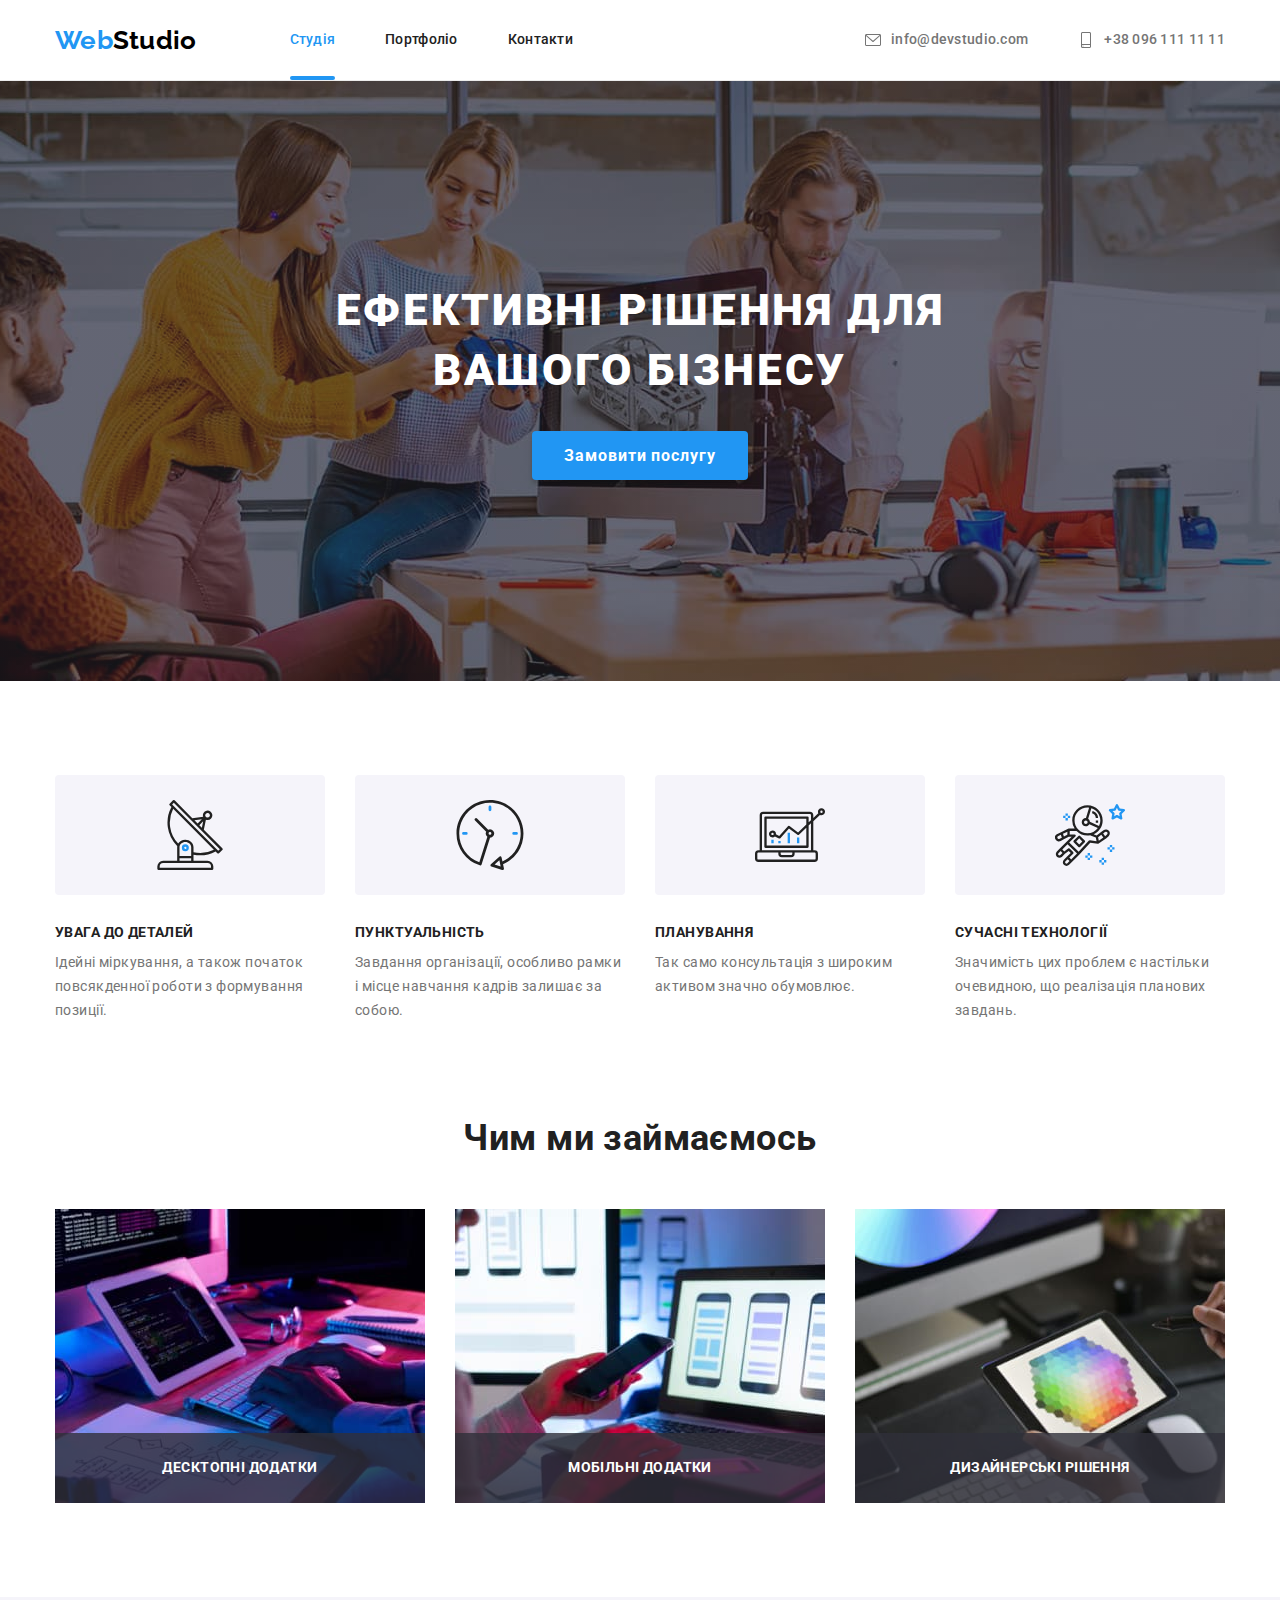
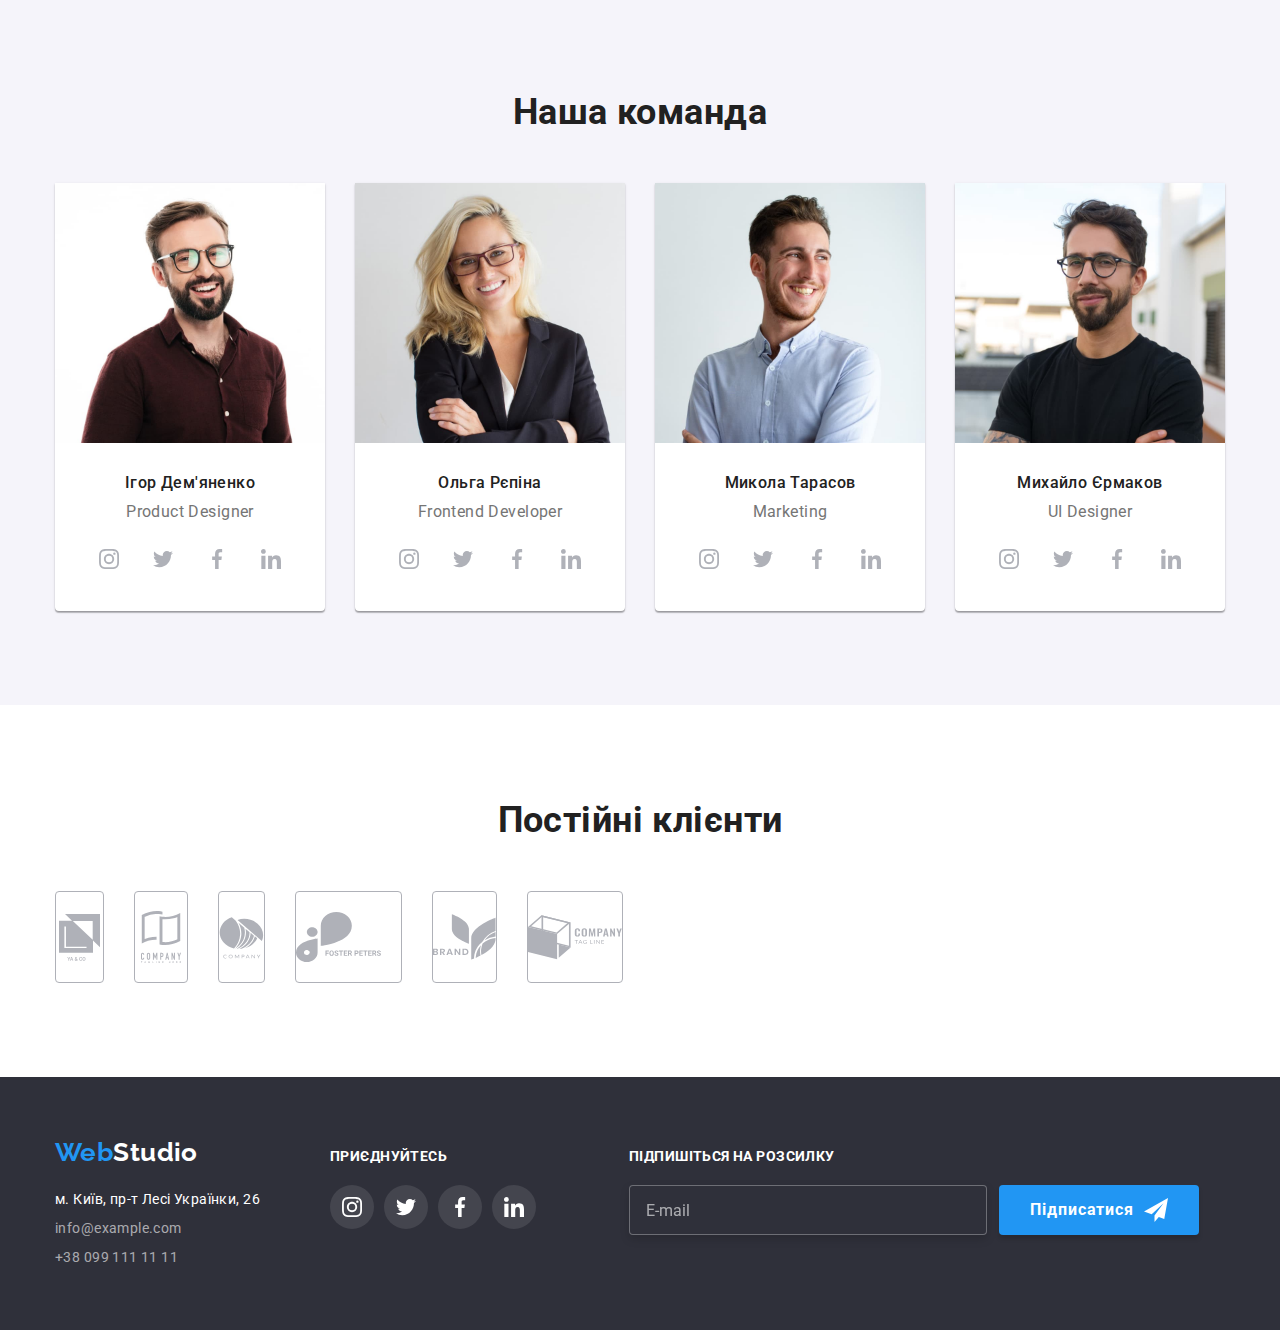
==== index.html @ 45a68ddc "Copy" ====
<!DOCTYPE html>
<html lang="en">
<head>
    <meta charset="UTF-8">
    <meta http-equiv="X-UA-Compatible" content="IE=edge">
    <meta name="viewport" content="width=device-width, initial-scale=1.0">
    <title lang="en">Web Studio</title>
    
    <link rel="preconnect" href="https://fonts.googleapis.com">
    <link rel="preconnect" href="https://fonts.gstatic.com" crossorigin>
    <link href="https://fonts.googleapis.com/css2?family=Raleway:wght@700&family=Roboto:wght@400;500;700;900&display=swap"
      rel="stylesheet">
    <link rel="stylesheet" href="https://cdnjs.cloudflare.com/ajax/libs/modern-normalize/1.1.0/modern-normalize.min.css">
    <link rel="stylesheet" href="./css/styles.css">
</head>
<!--Хедер-->  
<header class="header">
  <div class="container flex-head">
    <a href="./" lang="en" class="logo-header"><span class="logo-item">Web</span>Studio</a>
    <nav class="site-nav">
      <ul class="nav list">
        <li class="item"><a href="./" class="site-navigation-link accent">Студія</a></li>
        <li class="item"><a href="./portfolio.html" class="site-navigation-link">Портфоліо</a></li>
        <li class="item"><a href="" class="site-navigation-link">Контакти</a></li>
      </ul>
    </nav>
    <ul class="contact-nav list">
      <li class="item">
        <a href="mailto:info@devstudio.com" class="contacts">
          <svg class="contact-icon" width="16" height="16">
            <use href="./images/sprite.svg#icon-envelope"></use>
          </svg>
        <span>info@devstudio.com</span>
      </a>
    </li>
      <li class="item">
        <a href="tel:+380961111111" class="contacts">
          <svg class="contact-icon" width="16" height="16">
            <use href="./images/sprite.svg#icon-smartphone"></use>
          </svg>
          <span>+38 096 111 11 11</span>
        </a>
      </li>
    </ul>
  </div>
</header>
<!--Контент-->
<main>
  <!--Герой-->
<section class="hero">
  <div class="container">
    <h1 class="title">Ефективні рішення для вашого бізнесу</h1>
    <button type="button" class="hero-button" data-modal-open>Замовити послугу</button>
  </div>
</section>
<!--Особливості-->
<section class="specifics">
 <div class="container">
    <h2 class="hidden-title">Особливості</h2>
    <ul class="specifics-list list">
      <li class="item">
        <div class="specifics-logo">
          <svg width="70" height="70">
            <use href="./images/sprite.svg#icon-antenna"></use>
          </svg>
        </div>
        <h3 class="title-specifics">Увага до деталей</h3>
        <p>Ідейні міркування, а також початок повсякденної роботи з формування позиції.</p>
      </li>
      <li class="item">
        <div class="specifics-logo">
          <svg width="70" height="70">
            <use href="./images/sprite.svg#icon-clock"></use>
          </svg>
        </div>
        <h3 class="title-specifics">Пунктуальність</h3>
        <p>Завдання організації, особливо рамки і місце навчання кадрів залишає за собою.</p>
      </li>
      <li class="item">
        <div class="specifics-logo">
          <svg width="70" height="70">
            <use href="./images/sprite.svg#icon-diagram"></use>
          </svg>
        </div>
        <h3 class="title-specifics">Планування</h3>
        <p>Так само консультація з широким активом значно обумовлює.</p>
      </li>
      <li class="item">
        <div class="specifics-logo">
          <svg width="70" height="70">
            <use href="./images/sprite.svg#icon-astronaut"></use>
          </svg>
        </div>
        <h3 class="title-specifics">Сучасні технології</h3>
        <p>Значимість цих проблем є настільки очевидною, що реалізація планових завдань.</p>
      </li>
    </ul>
 </div>
</section>
<!--Чим ми займаємось-->
<section class="activity">
  <div class="container">
    <h2 class="title-activity">Чим ми займаємось</h2>
    <ul class="activity-list list">
      <li class="item"><img src="./images/box_1.jpg" width="370" alt="Десктопні додатки"><div class="label">Десктопні додатки</div></li>
      <li class="item"><img src="./images/box_2.jpg" width="370" alt="Мобільні додатки"><div class="label">Мобільні додатки</div></li>
      <li class="item"><img src="./images/box_3.jpg" width="370" alt="Дизайнерські рішення"><div class="label">Дизайнерські рішення</div></li>
    </ul>
  </div>
</section>
<!--Наша команда-->
<section class="team team-bg">
 <div class="container">
    <h2 class="team-title">Наша команда</h2>
    <ul class="team-list list">
      <li class="team-member">
        <img src="./images/img_1.jpg" width="270" alt="Игорь Демьяненко">
        <div class="member-discr">
          <h3 class="team-member-title">Ігор Дем'яненко</h3>
          <p>Product Designer</p>
        </div>
        <ul class="member-social-links list">
          <li class="item">
            <a href="">
              <svg width="20" height="20">
                <use href="./images/sprite.svg#icon-instagram"></use>
              </svg>
            </a>
          </li>
          <li class="item">
            <a href="">
              <svg width="20" height="20">
                <use href="./images/sprite.svg#icon-twitter"></use>
              </svg>
            </a>
          </li>
          <li class="item">
            <a href="">
              <svg width="20" height="20">
                <use href="./images/sprite.svg#icon-facebook"></use>
              </svg>
            </a>
          </li>
          <li class="item">
            <a href="">
              <svg width="20" height="20">
                <use href="./images/sprite.svg#icon-linkedin"></use>
              </svg>
            </a>
          </li>
        </ul>
      </li>
      <li class="team-member">
        <img src="./images/img_2.jpg" width="270" alt="Ольга Репина">
        <div class="member-discr">
          <h3 class="team-member-title">Ольга Рєпіна</h3>
          <p>Frontend Developer</p>
        </div>  
        <ul class="member-social-links list">
          <li class="item">
            <a href="">
              <svg width="20" height="20">
                <use href="./images/sprite.svg#icon-instagram"></use>
              </svg>
            </a>
          </li>
          <li class="item">
            <a href="">
              <svg width="20" height="20">
                <use href="./images/sprite.svg#icon-twitter"></use>
              </svg>
            </a>
          </li>
          <li class="item">
            <a href="">
              <svg width="20" height="20">
                <use href="./images/sprite.svg#icon-facebook"></use>
              </svg>
            </a>
          </li>
          <li class="item">
            <a href="">
              <svg width="20" height="20">
                <use href="./images/sprite.svg#icon-linkedin"></use>
              </svg>
            </a>
          </li>
        </ul>
      </li>
      <li class="team-member">
        <img src="./images/img_3.jpg" width="270" alt="Николай Тарасов">
        <div class="member-discr">
          <h3 class="team-member-title">Микола Тарасов</h3>
          <p>Marketing</p>
        </div>   
        <ul class="member-social-links list">
          <li class="item">
            <a href="">
              <svg width="20" height="20">
                <use href="./images/sprite.svg#icon-instagram"></use>
              </svg>
            </a>
          </li>
          <li class="item">
            <a href="">
              <svg width="20" height="20">
                <use href="./images/sprite.svg#icon-twitter"></use>
              </svg>
            </a>
          </li>
          <li class="item">
            <a href="">
              <svg width="20" height="20">
                <use href="./images/sprite.svg#icon-facebook"></use>
              </svg>
            </a>
          </li>
          <li class="item">
            <a href="">
              <svg width="20" height="20">
                <use href="./images/sprite.svg#icon-linkedin"></use>
              </svg>
            </a>
          </li>
        </ul>
      </li>
      <li class="team-member">
        <img src="./images/img_4.jpg" width="270" alt="Михаил Ермаков">
        <div class="member-discr">
          <h3 class="team-member-title">Михайло Єрмаков</h3>
          <p>UI Designer</p>
        </div>   
        <ul class="member-social-links list">
          <li class="item">
            <a href="">
              <svg width="20" height="20">
                <use href="./images/sprite.svg#icon-instagram"></use>
              </svg>
            </a>
          </li>
          <li class="item">
            <a href="">
              <svg width="20" height="20">
                <use href="./images/sprite.svg#icon-twitter"></use>
              </svg>
            </a>
          </li>
          <li class="item">
            <a href="">
              <svg width="20" height="20">
                <use href="./images/sprite.svg#icon-facebook"></use>
              </svg>
            </a>
          </li>
          <li class="item">
            <a href="">
              <svg width="20" height="20">
                <use href="./images/sprite.svg#icon-linkedin"></use>
              </svg>
            </a>
          </li>
        </ul>
      </li>
    </ul>
 </div>
</section>
<!-- Постійні клієнти -->
<section class="regular-customers">
  <div class="container">
    <h2 class="regular-customers-title">Постійні клієнти</h2>
    <ul class="regular-customers-list list">
      <li class="item">
        <a href="" class="box">
          <svg width="47" height="53">
            <use href="./images/sprite.svg#icon-client_1"></use>
          </svg>
        </a>
      </li>
      <li class="item">
        <a href="" class="box">
          <svg width="52" height="60">
            <use href="./images/sprite.svg#icon-client_2"></use>
          </svg>
        </a>
      </li>
      <li class="item">
        <a href="" class="box">
          <svg width="45" height="49">
            <use href="./images/sprite.svg#icon-client_3"></use>
          </svg>
        </a>
      </li>
      <li class="item">
        <a href="" class="box">
          <svg width="105">
            <use href="./images/sprite.svg#icon-client_4"></use>
          </svg>
        </a>
      </li>
      <li class="item">
        <a href="" class="box">
          <svg width="63">
            <use href="./images/sprite.svg#icon-client_5"></use>
          </svg>
        </a>
      </li>
      <li class="item">
        <a href="" class="box">
          <svg width="94">
            <use href="./images/sprite.svg#icon-client_6"></use>
          </svg>
        </a>
      </li>
    </ul>
  </div>
</section>
</main>
<!--Футер-->
<footer class="footer">
  <div class="container">
    
    <div>
      <a href="./" lang="en" class="logo-footer"><span class="logo-item">Web</span>Studio</a>
      <address class="address">
        м. Київ, пр-т Лесі Українки, 26
        <a href="mailto:info@example.com" class="address-link">info@example.com</a>
        <a href="tel:+380991111111" class="address-link">+38 099 111 11 11</a>
      </address>
    </div>
    <div class="social">
      <h3 class="social-links-title">приєднуйтесь</h3>
      <ul class="social-links list">
        <li class="item">
          <a href="">
           <svg width="20" height="20">
             <use href="./images/sprite.svg#icon-instagram"></use>
           </svg> 
          </a>
        </li>
        <li class="item">
          <a href="">
            <svg width="20" height="20">
              <use href="./images/sprite.svg#icon-twitter"></use>
            </svg>
          </a>
        </li>
        <li class="item">
          <a href="">
            <svg width="20" height="20">
              <use href="./images/sprite.svg#icon-facebook"></use>
            </svg>
          </a>
        </li>
        <li class="item">
          <a href="">
            <svg width="20" height="20">
              <use href="./images/sprite.svg#icon-linkedin"></use>
            </svg>
          </a>
        </li>
      </ul>
    </div>
    <form class="subscription-form">
      <h3 class="subscription-title">підпишіться на розсилку</h3>
      <div class="sub-input">
        <input type="email" name="subscription-mail" id="sub-mail" placeholder="E-mail">
        <button type="submit">
          Підписатися
          <svg class="icon-send" width="24" height="24">
            <use href="./images/icons.svg#icon-send"></use>
          </svg>
        </button>
      </div>
    </form>

  </div>
</footer>

<div class="backdrop is-hidden" data-modal>
  <div class="modal">
    <div class="close-button">
      <button type="button" class="close-modal" data-modal-close>
        <svg width="30" height="30">
          <use href="./images/sprite.svg#icon-close"></use>
        </svg>
      </button>
    </div>

    <form class="modal-form">
      <b>Залиште ваші дані, ми вам зателефонуємо</b>
      <div class="user-name">
        <label for="name">Ім'я</label>
        <input class="form-input" type="text" name="user-name" id="name">
        <svg width="18" height="18" class="form-icon">
          <use href="./images/icons.svg#icon-person"></use>
        </svg>
      </div>
      <div class="phone-number">
        <label for="tel">Телефон</label>
        <input class="form-input" type="tel" name="phone-number" id="tel">
        <svg width="18" height="18" class="form-icon">
          <use href="./images/icons.svg#icon-phone"></use>
        </svg>
      </div>
      <div class="user-email">
        <label for="mail">Пошта</label>
        <input class="form-input" type="email" name="user-email" id="mail">
        <svg width="18" height="18" class="form-icon">
          <use href="./images/icons.svg#icon-email"></use>
        </svg>
      </div>
      <div class="comment">
        <label for="comment">Коментарій</label>
        <textarea class="comment-area" name="comment" id="comment" rows="10" placeholder="Введіть текст"></textarea>
      </div>
      <label class="license">
        <input type="checkbox" name="license" class="checkbox-hidden">
          <span class="checkbox">
           
          </span>
          Погоджуюсь на розсилку та приймаю <a href=""> Умови договору</a>
        </label>
      
      <button type="submit">Відправити</button>
    </form>

  </div>
</div>

  <script src="./js/modal.js"></script>
</body>
</html>
---- css/styles.css ----
:root {
  --primary-text-color: #757575;
  --title-text-colot: #212121;
  --accent-color: #2196f3;
  --address-link-color: rgba(255, 255, 255, 0.6);
  --primary-bg-color: #2f303a;
  --secondary-bg-color: #f5f4fa;
  --body-color: #ffffff;
}

html {
  box-sizing: border-box;
}

*,
*::before,
*::after {
  box-sizing: inherit;
}

body {
  background-color: var(--body-color);
  color: var(--primary-text-color);
  font-family: 'roboto', sans-serif;
  font-style: normal;
  font-weight: normal;
  font-size: 14px;
  line-height: 1.71;
  letter-spacing: 0.03em;
}

h1,
h2,
h3,
h4,
h5,
h6,
p {
  margin: 0;
}

.list {
  margin: 0;
  list-style: none;
  padding: 0;
}

.container {
  width: 1200px;
  padding: 0 15px;
  margin: 0 auto;
}

/* Хедер */

.header {
  border-bottom: 1px solid #ececec;

  font-weight: 500;
  font-size: 14px;
  line-height: 1.14;
  letter-spacing: 0.02em;
}

.flex-head {
  display: flex;
  align-items: center;
}

.logo-header {
  color: #000000;
  text-decoration: none;
  font-family: 'Raleway', sans-serif;
  font-weight: 700;
  font-size: 26px;
  line-height: 1.19;
}

.logo-item {
  color: var(--accent-color);
}
/* Навігація */

.site-nav {
  margin-left: 93px;
}

.site-nav .list {
  display: flex;
}

.nav .item:not(:last-child) {
  margin-right: 50px;
}
.nav .item {
  position: relative;
}

.site-navigation-link {
  display: block;
  padding-top: 32px;
  padding-bottom: 32px;

  text-decoration: none;
  color: var(--title-text-colot);

  transition: color 250ms cubic-bezier(0.4, 0, 0.2, 1);
}

.nav .site-navigation-link::after {
  content: '';
  position: absolute;
  bottom: 0;
  left: 0;

  transform: scaleX(0);

  width: 100%;
  height: 4px;
  border-radius: 2px;
  background-color: var(--accent-color);

  transition: transform 250ms cubic-bezier(0.4, 0, 0.2, 1);
}

.nav .site-navigation-link:hover::after {
  transform: scaleX(100%);
}

.accent,
.site-navigation-link:hover,
.site-navigation-link:focus {
  color: var(--accent-color);
}

.site-navigation-link.accent::after {
  content: '';
  position: absolute;
  bottom: 0;
  left: 0;

  transform: scaleX(100%);

  width: 100%;
  height: 4px;
  border-radius: 2px;
  background-color: var(--accent-color);
}

/* Контакти */
.contact-nav {
  display: flex;
  margin-left: auto;
}

.contact-nav .item:not(:last-child) {
  margin-right: 50px;
}

.contacts {
  display: flex;
  align-items: center;
  padding-top: 32px;
  padding-bottom: 32px;

  text-decoration: none;
  color: var(--primary-text-color);
  fill: var(--primary-text-color);

  transition: color 250ms cubic-bezier(0.4, 0, 0.2, 1),
  fill 250ms cubic-bezier(0.4, 0, 0.2, 1);
}

.contacts:hover,
.contacts:focus,
.address-link:hover,
.address-link:focus {
  color: var(--accent-color);
  fill: var(--accent-color);
}

.contact-icon {
  margin-right: 10px;
}

/* Main */
.hero {
  background-color: var(--primary-bg-color);
  background-image: linear-gradient(to right, rgba(47, 48, 58, 0.4), rgba(47, 48, 58, 0.4)),
    url(../images/bg_hero_img.jpg);
  background-repeat: no-repeat;
  background-position: center;
  margin-right: auto;
  margin-left: auto;
  max-width: 1600px;
  height: 600px;
  padding: 200px 0;
  text-align: center;
}

.hero .title {
  max-width: 696px;
  margin: 0 auto 30px;

  color: var(--body-color);
  font-weight: 900;
  font-size: 44px;
  line-height: 1.36;
  letter-spacing: 0.06em;
  text-transform: uppercase;
}

.hero-button {
  background-color: var(--accent-color);
  margin: 0 auto;
  box-shadow: 0px 4px 4px rgba(0, 0, 0, 0.15);
  border-radius: 4px;
  padding: 10px 32px;
  border-width: 0px;

  color: var(--body-color);
  cursor: pointer;
  font-weight: 700;
  font-size: 16px;
  line-height: 1.86;
  letter-spacing: 0.06em;

  transition: background-color 250ms cubic-bezier(0.4, 0, 0.2, 1);
}

.hero-button:hover,
.hero-button:focus {
  background-color: #188ce8;
}

.specifics-list,
.activity-list,
.team-list,
.regular-customers-list {
  display: flex;
}

.hidden-title {
  position: absolute;
  width: 1px;
  height: 1px;
  overflow: hidden;
  clip: rect(0 0 0 0);
}

.specifics-list .item {
  width: calc((100% - 90px) / 4);
}

.specifics-list .item:not(:last-child) {
  margin-right: 30px;
}

.specifics-logo {
  display: flex;
  justify-content: center;
  align-items: center;
  height: 120px;
  background-color: var(--secondary-bg-color);
  border-radius: 4px;
  margin-bottom: 30px;
  background-repeat: no-repeat;
  background-position: center;
}

.title-specifics,
.social-links-title,
.subscription-title {
  margin-bottom: 10px;

  font-weight: 700;
  font-size: 14px;
  line-height: 1.14;
  color: var(--title-text-colot);
  text-transform: uppercase;
}

.title-activity,
.team-title,
.regular-customers-title {
  margin-bottom: 50px;

  font-weight: 700;
  font-size: 36px;
  line-height: 1.17;
  text-align: center;
  color: var(--title-text-colot);
}

.specifics {
  padding-top: 94px;
}

.team,
.activity,
.regular-customers {
  padding: 94px 0;
}

.activity-list .item {
  position: relative;
  width: calc((100% - 60px) / 3);
}

.activity-list .item:not(:last-child) {
  margin-right: 30px;
}

.item .label {
  display: flex;
  align-items: center;
  justify-content: center;

  position: absolute;
  left: 0;
  bottom: 0;
  width: 100%;
  height: 70px;

  background-color: rgba(47, 48, 58, 0.8);;

  text-transform: uppercase;
  color: #ffffff;
  font-weight: 700;
  line-height: 1.14;
  text-align: center;

}

/* Наша команда */
.team-bg {
  background-color: var(--secondary-bg-color);
}

.team-member {
  width: calc((100% - 90px) / 4);
  background-color: var(--body-color);
  box-shadow: 0px 1px 3px rgba(0, 0, 0, 0.12), 0px 1px 1px rgba(0, 0, 0, 0.14),
    0px 2px 1px rgba(0, 0, 0, 0.2);
  border-radius: 0px 0px 4px 4px;

  font-weight: 400;
  font-size: 16px;
  line-height: 1.19;
  text-align: center;
}

.team-member:not(:last-child) {
  margin-right: 30px;
}

.member-discr {
  padding-top: 30px;
  padding-bottom: 16px;
}

.team-member-title {
  margin-bottom: 10px;

  color: var(--title-text-colot);
  font-weight: 500;
  font-size: 16px;
}

.member-social-links {
 justify-content: center;
 padding-bottom: 30px;

}

.member-social-links a {
  display: flex;
  justify-content: center;
  align-items: center;
  width: 44px;
  height: 44px;
  border-radius: 50%;
  fill: #AFB1B8;

  transition: fill 250ms cubic-bezier(0.4, 0, 0.2, 1),
  background-color 250ms cubic-bezier(0.4, 0, 0.2, 1);
}

.member-social-links a:hover,
.member-social-links a:focus {
  background-color: #2196f3;
  fill: #ffffff;
}

/* Постійні клієнти */
.regular-customers-list .item {
  width: calc((100%-150px) / 6);
}

.item .box {
  display: flex;
  justify-content: center;
  align-items: center;
  height: 92px;
  border: 1px solid #afb1b8;
  border-radius: 4px;
  fill: #afb1b8;

  transition: fill 250ms cubic-bezier(0.4, 0, 0.2, 1),
  border 250ms cubic-bezier(0.4, 0, 0.2, 1);
}

.item .box:hover,
.item .box:focus {
  border: 1px solid #2196f3;
  fill: #2196f3;
}

.regular-customers-list .item:not(:last-child) {
  margin-right: 30px;
}

/* Футер */
.footer {
  padding: 60px 0;
  background-color: var(--primary-bg-color);

  color: var(--body-color);
}

.footer .container {
  display: flex;
}

.logo-footer {
  display: inline-block;
  margin-bottom: 20px;

  color: #ffffff;
  text-decoration: none;
  font-family: 'Raleway', sans-serif;
  font-weight: 700;
  font-size: 26px;
  line-height: 1.19;
}

.address {
  font-style: normal;
}

.address-link {
  display: block;
  margin-top: 5px;

  text-decoration: none;
  color: var(--address-link-color);

  transition: color 250ms cubic-bezier(0.4, 0, 0.2, 1);
}

.social {
  margin-left: 70px;
}

.social-links-title,
.subscription-title {
  margin-top: 12px;
  margin-bottom: 20px;

  color: #ffffff;
}

.member-social-links,
.social-links {
  display: flex;
}

.member-social-links .item:not(:last-child),
.social-links .item:not(:last-child) {
  margin-right: 10px;
}

.social a {
  display: flex;
  justify-content: center;
  align-items: center;
  width: 44px;
  height: 44px;
  border-radius: 50%;
  background-color: rgba(255, 255, 255, 0.1);
  fill: #ffffff;

  transition: background-color 250ms cubic-bezier(0.4, 0, 0.2, 1);
}

.social a:hover,
.social a:focus {
  background-color: var(--accent-color)
}

.subscription-form {
  margin-left: 93px;
}

.sub-input {
  display: flex;
}

.sub-input input {
  width: 358px;
  height: 50px;
  padding: 15px 16px;
  border: 1px solid rgba(255, 255, 255, 0.3);
  filter: drop-shadow(0px 4px 4px rgba(0, 0, 0, 0.15));
  border-radius: 4px;
  background-color: var(--primary-bg-color);
  outline: none;

  font-size: 16px;
  line-height: 1.25;
  color: rgba(255, 255, 255, 0.6);

  transition: border-color 250ms cubic-bezier(0.4, 0, 0.2, 1);
}

.sub-input input:focus {
  border-color: var(--accent-color);
}

.sub-input input::placeholder {
 
  font-size: 16px;
  line-height: 1.25;
  color: rgba(255, 255, 255, 0.6);
}

.sub-input button {
  width: 200px;
  padding: 10px 0px;
  margin-left: 12px;
}

.icon-send {
  margin-left: 10px;
}


/* Модальне вікно */

.backdrop {
  position: fixed;
  left: 0;
  top: 0;
  width: 100%;
  height: 100%;
  opacity: 1;

  background-color: rgba(0, 0, 0, 0.5);

  transition: opacity 250ms cubic-bezier(0.4, 0, 0.2, 1);
}

.modal {
  position: absolute;
  left: 50%;
  top: 50%;
  transform: translate(-50%, -50%) scale(1);

  width: 528px;
  /* height: 581px; */
  background-color: #FFFFFF;
  box-shadow: 0px 1px 3px rgba(0, 0, 0, 0.12),
    0px 1px 1px rgba(0, 0, 0, 0.14),
    0px 2px 1px rgba(0, 0, 0, 0.2);
  border-radius: 4px;

  transition: transform 250ms cubic-bezier(0.4, 0, 0.2, 1);
}

.is-hidden {
  opacity: 0;
  pointer-events: none;
  
}

.backdrop.is-hidden .modal {
  transform: translate(-50%, -50%) scale(0.5);
}

.close-button {
  position: absolute;
  top: 8px;
  right: 8px;
  overflow: hidden;

  width: 30px;
  height: 30px;
  border-radius: 50%;
}

.close-modal {
  border: 0;
  padding: 0;
  background-color: #fff;
  cursor: pointer;

  fill: #000000;

  transition: fill 250ms cubic-bezier(0.4, 0, 0.2, 1);
}

.close-modal:hover,
.close-modal:focus {
  fill: var(--accent-color);
}

.modal-form {
  display: flex;
  flex-direction: column;
  padding: 40px;
}

.modal-form b {
  margin-bottom: 12px;
  
  font-size: 20px;
  line-height: 1.15;
  text-align: center;
  
  color: var(--title-text-colot);
}

.modal-form .comment-area {
  resize: none;
  padding: 12px 16px;
  border: 1px solid rgba(33, 33, 33, 0.2);
  border-radius: 4px;
  background-color: #fff;
  color: var(--primary-text-color);
  font-size: 16px;
  outline: none;

  transition: border-color 250ms cubic-bezier(0.4, 0, 0.2, 1);
}

.comment-area:focus {
  border-color: var(--accent-color);
}

.user-name label,
.user-email label,
.phone-number label,
.comment label {
  margin-bottom: 4px;
}

.form-input {
  height: 40px;
  padding-left: 42px;
  border: 1px solid rgba(33, 33, 33, 0.2);
  border-radius: 4px;
  outline: none;
  font-size: 16px;
  color: var(--primary-text-color);

  transition: border-color 250ms cubic-bezier(0.4, 0, 0.2, 1);
}


.form-input:focus {
  border-color: var(--accent-color);
}

.form-input:focus + .form-icon {
  fill: var(--accent-color);
}

/* .user-name:focus-within,
.phone-number:focus-within,
.user-email:focus-within {
  fill: var(--accent-color);
} */

.user-name,
.phone-number,
.user-email,
.comment {
  position: relative;
  display: flex;
  flex-direction: column;
  margin-bottom: 10px;

  font-size: 12px;
  line-height: 1.18;
  letter-spacing: 0.01em;
}

.form-icon {
  position: absolute;
  left: 12px;
  bottom: 11px;

  fill: #000000;
  
  transition: fill 250ms cubic-bezier(0.4, 0, 0.2, 1);
}

.comment {
  margin-bottom: 20px;
}

.comment textarea::placeholder {
  letter-spacing: 0.01em;
  
  color: rgba(117, 117, 117, 0.5);
}

.license {
  position: relative;
  display: flex;
  align-items: center;
  justify-content: center;
  margin-bottom: 30px;
}

.checkbox-hidden {
  position: absolute;
  width: 1px;
  height: 1px;
  overflow: hidden;
  clip: rect(0 0 0 0);
}

.checkbox {
  /* position: absolute;
  top: 50%;
  left: 0; */

  width: 16px;
  height: 15px;
  margin-right: 8px;

  border: 2px solid #212121;
  border-radius: 3px;
}


.checkbox-hidden:checked + .checkbox {
 background-image: url(../images/icon-check.svg);
 background-size: contain;
/* background-repeat: no-repeat;
background-position: 0 0; */
 background-origin: border-box;
 background-color: var(--accent-color);
 border-color: transparent;
}

.license a { 
  margin-left: 4px;
  color: var(--accent-color);
}

.sub-input button,
.modal-form button[type="submit"] {
  display: flex;
  align-items: center;
  justify-content: center;
  width: 200px;
  height: 50px;
  
  background-color: var(--accent-color);
  box-shadow: 0px 4px 4px rgba(0, 0, 0, 0.15);
  border-radius: 4px;
  border: none;

  font-weight: 700;
  font-size: 16px;
  line-height: 1.88;
  letter-spacing: 0.06em;
  color: #ffffff;

  transition: background-color 250ms cubic-bezier(0.4, 0, 0.2, 1);
}

.modal-form button[type="submit"] {
  margin-right: auto;
  margin-left: auto;

}

.sub-input button:hover,
.sub-input button:focus,
.modal-form button[type="submit"]:hover,
.modal-form button[type="submit"]:focus {
  background: #188CE8;
}

/* Портфоліо */

.portfolio-content {
  padding: 94px 0;
}

.filters {
  display: flex;
  justify-content: center;
  margin-bottom: 50px;
}

.filters .item:not(:first-child) {
  margin-left: 8px;
}

.filter-button {
  background-color: var(--secondary-bg-color);
  border-radius: 4px;
  border-color: transparent;
  padding: 6px 22px;

  font-family: roboto;
  color: var(--title-text-colot);
  font-weight: 500;
  font-size: 16px;
  line-height: 1.62;
  text-align: center;
  cursor: pointer;

  transition: color 250ms cubic-bezier(0.4, 0, 0.2, 1),
  background-color 250ms cubic-bezier(0.4, 0, 0.2, 1),
  box-shadow 250ms cubic-bezier(0.4, 0, 0.2, 1);
}

.filter-button:hover,
.filter-button:focus {
  background-color: var(--accent-color);
  color: #ffffff;
  box-shadow: 0px 3px 1px rgba(0, 0, 0, 0.1), 0px 1px 2px rgba(0, 0, 0, 0.08),
    0px 2px 2px rgba(0, 0, 0, 0.12);
}

.filter-button.current {
  background-color: var(--accent-color);
  color: #ffffff;
  box-shadow: 0px 3px 1px rgba(0, 0, 0, 0.1),
  0px 1px 2px rgba(0, 0, 0, 0.08),
  0px 2px 2px rgba(0, 0, 0, 0.12);
}

.projects {
  display: flex;
  flex-wrap: wrap;

  font-weight: 400;
  font-size: 16px;
  line-height: 1.87;
}

.projects-box {
  width: calc((100% - 60px) / 3);
  margin-bottom: 30px;

  transition: box-shadow 250ms cubic-bezier(0.4, 0, 0.2, 1);
}

.projects-box:not(:nth-child(3n)) {
  margin-right: 30px;
}

.projects-box:nth-last-child(-n + 3) {
  margin-bottom: 0;
}

img {
  display: block;
}

.project-pict {
  position: relative;
  overflow: hidden;
}

.project-discr {
  position: absolute;
  left: 0;
  top: 100%;

  width: 100%;
  height: 100%;
  padding: 63px 24px;
  background-color: rgba(33, 150, 243, 0.9);

  color: #ffffff;
  font-size: 18px;
  line-height: 1.56;

  transition-property: transform;
  transition-timing-function: cubic-bezier(0.4, 0, 0.2, 1);
  transition-duration: 250ms;
}

.projects-box:focus .project-discr,
.projects-box:hover .project-discr {
  transform: translateY(-100%);
}

.projects-description {
  padding: 20px 24px;
  border-bottom: 1px solid #eeeeee;
  border-left: 1px solid #eeeeee;
  border-right: 1px solid #eeeeee;
}

.project-title {
  margin-bottom: 4px;

  color: var(--title-text-colot);
  font-weight: 700;
  font-size: 18px;
  line-height: 2;
  letter-spacing: 0.06em;
}

.projects-link {
  text-decoration: none;
  color: var(--primary-text-color);
}

.projects-box:hover,
.projects-box:focus {
  box-shadow: 0px 1px 1px rgba(0, 0, 0, 0.12), 0px 4px 4px rgba(0, 0, 0, 0.06),
    1px 4px 6px rgba(0, 0, 0, 0.16);
}
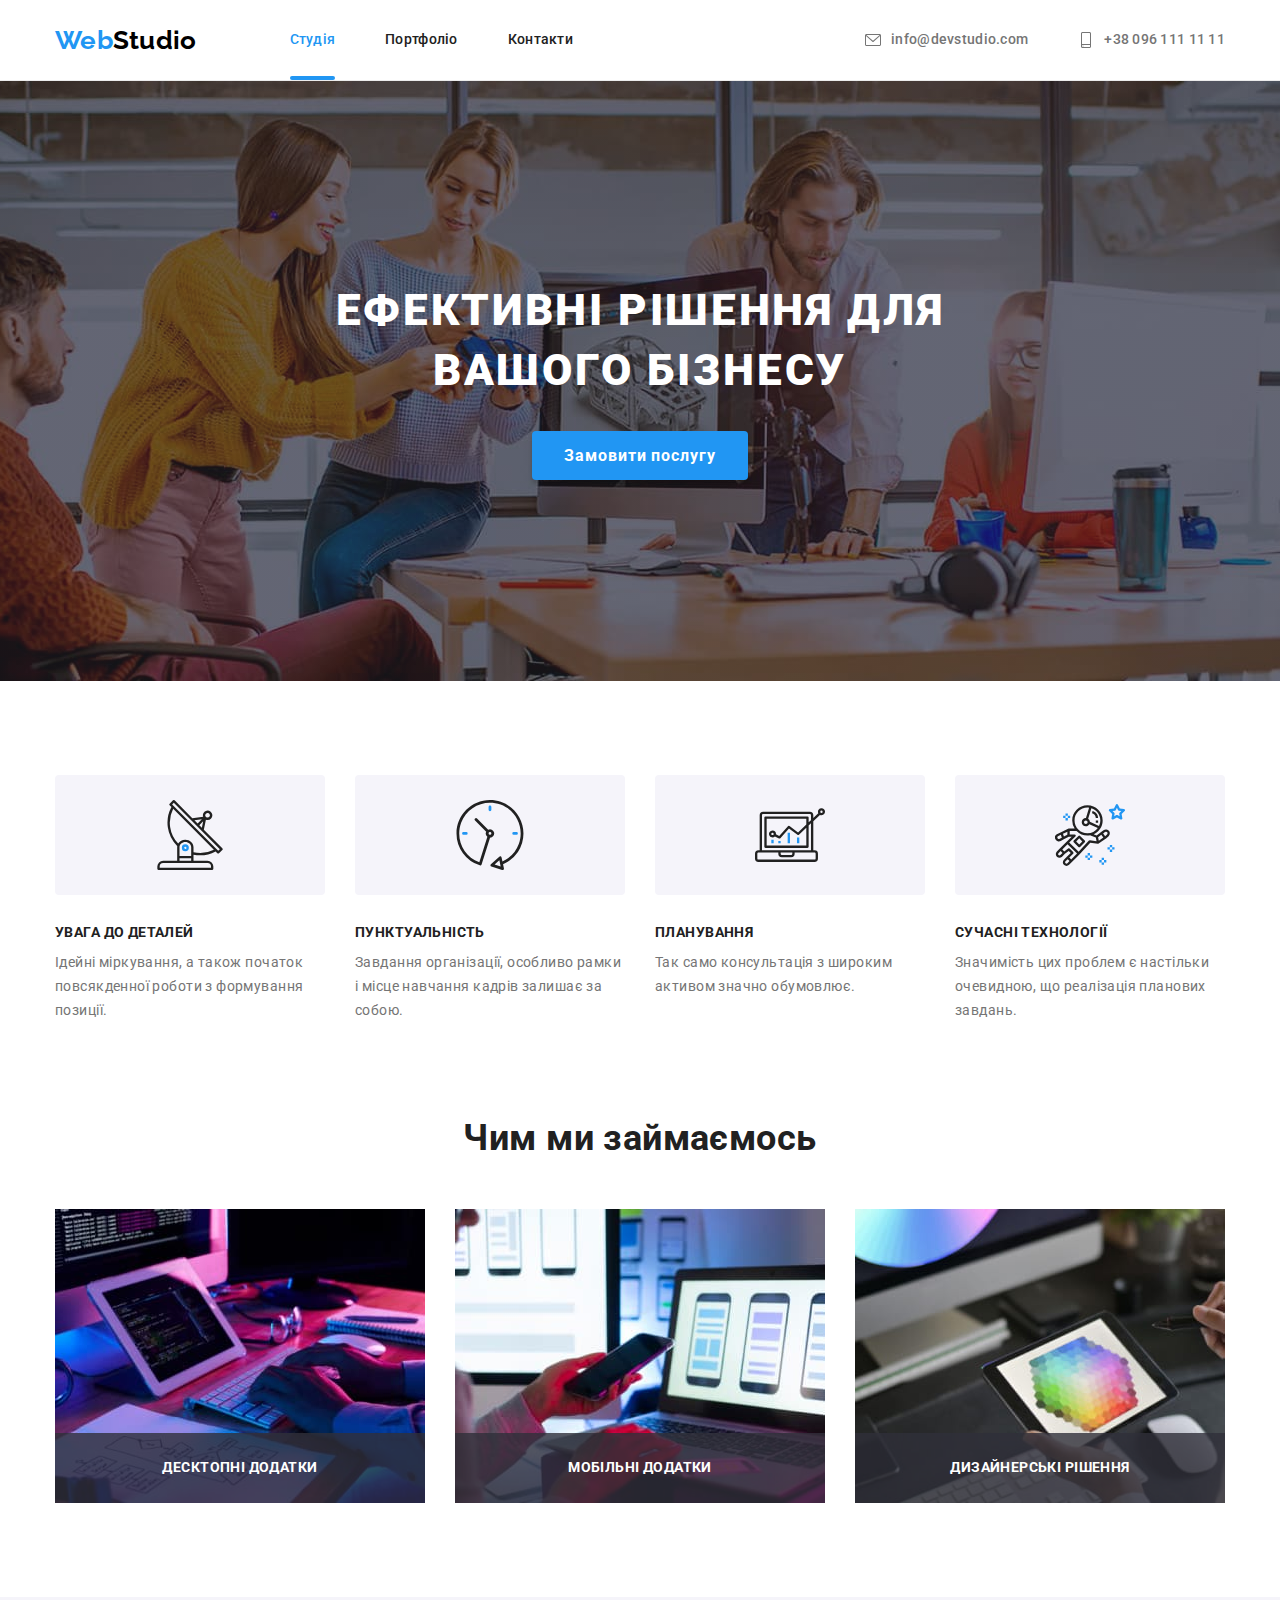
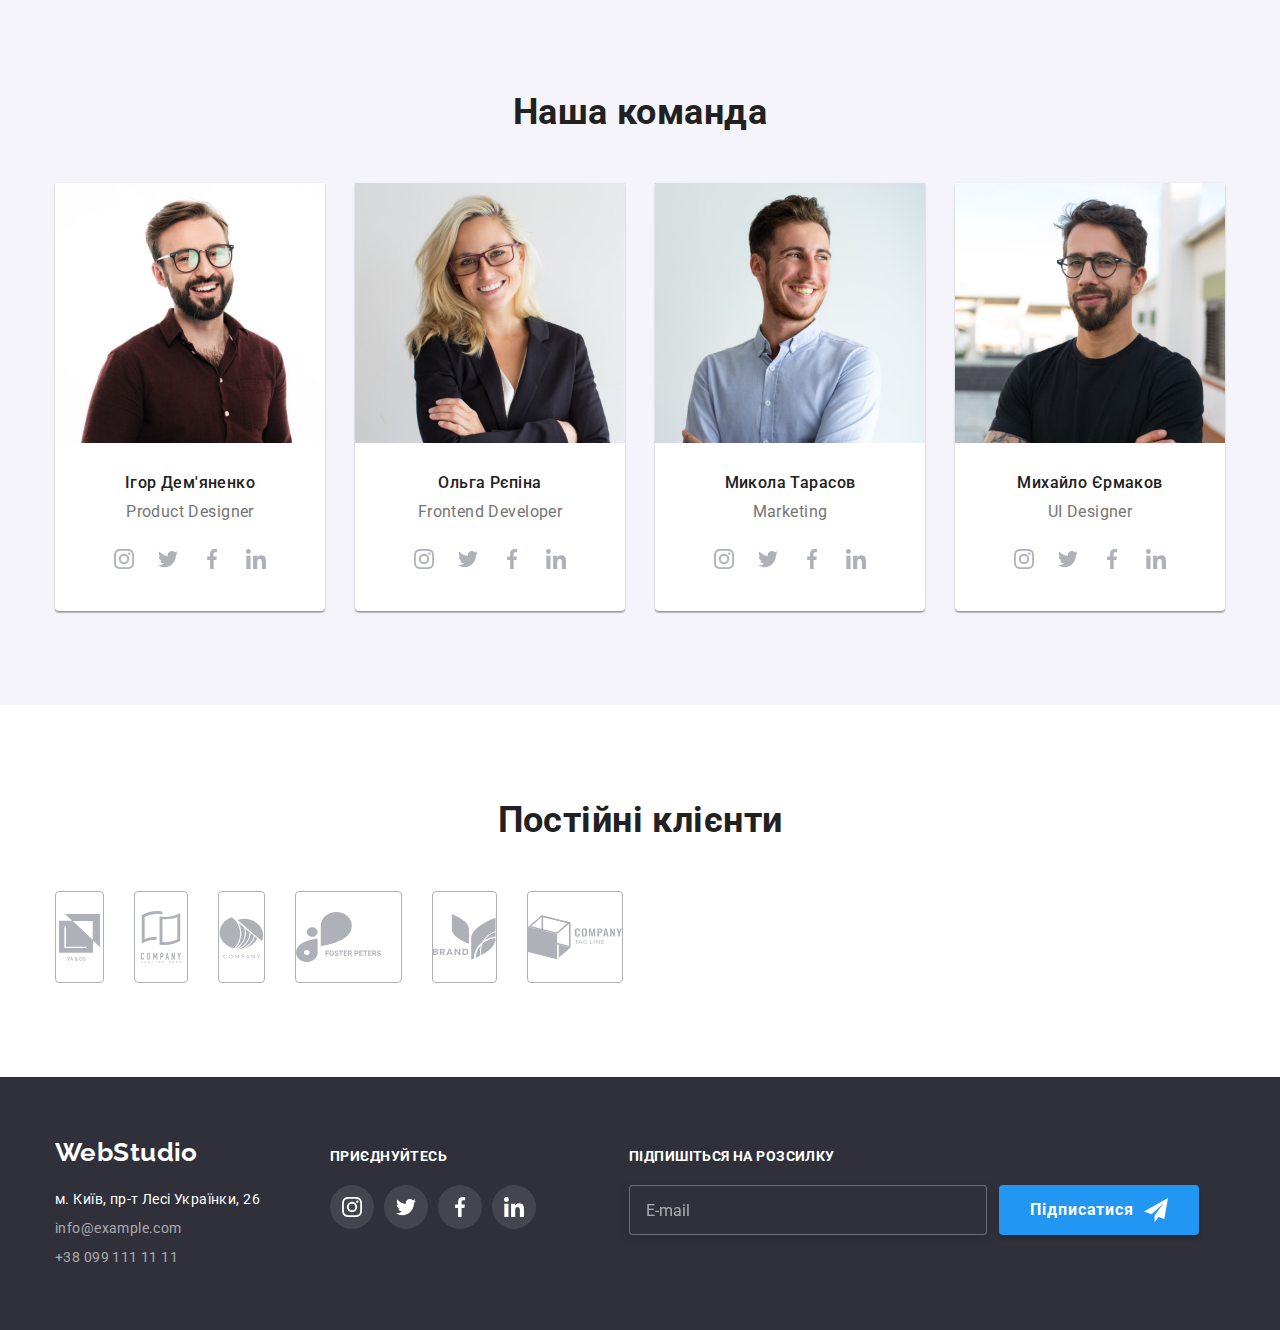
==== commit 3d86238b: "bem" ====
--- a/index.html
+++ b/index.html
@@ -16,26 +16,26 @@
 <!--Хедер-->  
 <header class="header">
   <div class="container flex-head">
-    <a href="./" lang="en" class="logo-header"><span class="logo-item">Web</span>Studio</a>
+    <a href="./" lang="en" class="flex-head__logo-header"><span class="flex-head__logo-item">Web</span>Studio</a>
     <nav class="site-nav">
-      <ul class="nav list">
-        <li class="item"><a href="./" class="site-navigation-link accent">Студія</a></li>
-        <li class="item"><a href="./portfolio.html" class="site-navigation-link">Портфоліо</a></li>
-        <li class="item"><a href="" class="site-navigation-link">Контакти</a></li>
+      <ul class="site-nav__list list">
+        <li class="site-nav__item"><a href="./" class="site-nav__link site-nav__link--accent">Студія</a></li>
+        <li class="site-nav__item"><a href="./portfolio.html" class="site-nav__link">Портфоліо</a></li>
+        <li class="site-nav__item"><a href="" class="site-nav__link">Контакти</a></li>
       </ul>
     </nav>
     <ul class="contact-nav list">
-      <li class="item">
-        <a href="mailto:info@devstudio.com" class="contacts">
-          <svg class="contact-icon" width="16" height="16">
+      <li class="contact-nav__item">
+        <a href="mailto:info@devstudio.com" class="contact-nav__link">
+          <svg class="contact-nav__icon" width="16" height="16">
             <use href="./images/sprite.svg#icon-envelope"></use>
           </svg>
         <span>info@devstudio.com</span>
       </a>
     </li>
-      <li class="item">
-        <a href="tel:+380961111111" class="contacts">
-          <svg class="contact-icon" width="16" height="16">
+      <li class="contact-nav__item">
+        <a href="tel:+380961111111" class="contact-nav__link">
+          <svg class="contact-nav__icon" width="16" height="16">
             <use href="./images/sprite.svg#icon-smartphone"></use>
           </svg>
           <span>+38 096 111 11 11</span>
@@ -49,49 +49,49 @@
   <!--Герой-->
 <section class="hero">
   <div class="container">
-    <h1 class="title">Ефективні рішення для вашого бізнесу</h1>
-    <button type="button" class="hero-button" data-modal-open>Замовити послугу</button>
+    <h1 class="hero__title">Ефективні рішення для вашого бізнесу</h1>
+    <button type="button" class="hero__button" data-modal-open>Замовити послугу</button>
   </div>
 </section>
 <!--Особливості-->
 <section class="specifics">
  <div class="container">
-    <h2 class="hidden-title">Особливості</h2>
-    <ul class="specifics-list list">
-      <li class="item">
-        <div class="specifics-logo">
+    <h2 class="specifics__hidden-title">Особливості</h2>
+    <ul class="specifics__list list">
+      <li class="specifics__item">
+        <div class="specifics__logo">
           <svg width="70" height="70">
             <use href="./images/sprite.svg#icon-antenna"></use>
           </svg>
         </div>
-        <h3 class="title-specifics">Увага до деталей</h3>
+        <h3 class="specifics__title">Увага до деталей</h3>
         <p>Ідейні міркування, а також початок повсякденної роботи з формування позиції.</p>
       </li>
-      <li class="item">
-        <div class="specifics-logo">
+      <li class="specifics__item">
+        <div class="specifics__logo">
           <svg width="70" height="70">
             <use href="./images/sprite.svg#icon-clock"></use>
           </svg>
         </div>
-        <h3 class="title-specifics">Пунктуальність</h3>
+        <h3 class="specifics__title">Пунктуальність</h3>
         <p>Завдання організації, особливо рамки і місце навчання кадрів залишає за собою.</p>
       </li>
-      <li class="item">
-        <div class="specifics-logo">
+      <li class="specifics__item">
+        <div class="specifics__logo">
           <svg width="70" height="70">
             <use href="./images/sprite.svg#icon-diagram"></use>
           </svg>
         </div>
-        <h3 class="title-specifics">Планування</h3>
+        <h3 class="specifics__title">Планування</h3>
         <p>Так само консультація з широким активом значно обумовлює.</p>
       </li>
-      <li class="item">
-        <div class="specifics-logo">
+      <li class="specifics__item">
+        <div class="specifics__logo">
           <svg width="70" height="70">
             <use href="./images/sprite.svg#icon-astronaut"></use>
           </svg>
         </div>
-        <h3 class="title-specifics">Сучасні технології</h3>
+        <h3 class="specifics__title">Сучасні технології</h3>
         <p>Значимість цих проблем є настільки очевидною, що реалізація планових завдань.</p>
       </li>
     </ul>
@@ -100,48 +100,48 @@
 <!--Чим ми займаємось-->
 <section class="activity">
   <div class="container">
-    <h2 class="title-activity">Чим ми займаємось</h2>
-    <ul class="activity-list list">
-      <li class="item"><img src="./images/box_1.jpg" width="370" alt="Десктопні додатки"><div class="label">Десктопні додатки</div></li>
-      <li class="item"><img src="./images/box_2.jpg" width="370" alt="Мобільні додатки"><div class="label">Мобільні додатки</div></li>
-      <li class="item"><img src="./images/box_3.jpg" width="370" alt="Дизайнерські рішення"><div class="label">Дизайнерські рішення</div></li>
+    <h2 class="activity__title">Чим ми займаємось</h2>
+    <ul class="activity__list list">
+      <li class="activity__item"><img src="./images/box_1.jpg" width="370" alt="Десктопні додатки"><div class="activity__label">Десктопні додатки</div></li>
+      <li class="activity__item"><img src="./images/box_2.jpg" width="370" alt="Мобільні додатки"><div class="activity__label">Мобільні додатки</div></li>
+      <li class="activity__item"><img src="./images/box_3.jpg" width="370" alt="Дизайнерські рішення"><div class="activity__label">Дизайнерські рішення</div></li>
     </ul>
   </div>
 </section>
 <!--Наша команда-->
 <section class="team team-bg">
  <div class="container">
-    <h2 class="team-title">Наша команда</h2>
-    <ul class="team-list list">
+    <h2 class="team__title">Наша команда</h2>
+    <ul class="team__list list">
       <li class="team-member">
         <img src="./images/img_1.jpg" width="270" alt="Игорь Демьяненко">
-        <div class="member-discr">
-          <h3 class="team-member-title">Ігор Дем'яненко</h3>
+        <div class="team-member__discr">
+          <h3 class="team-member__title">Ігор Дем'яненко</h3>
           <p>Product Designer</p>
         </div>
         <ul class="member-social-links list">
-          <li class="item">
+          <li class="member-social-links__item">
             <a href="">
               <svg width="20" height="20">
                 <use href="./images/sprite.svg#icon-instagram"></use>
               </svg>
             </a>
           </li>
-          <li class="item">
+          <li class="member-social-links__item">
             <a href="">
               <svg width="20" height="20">
                 <use href="./images/sprite.svg#icon-twitter"></use>
               </svg>
             </a>
           </li>
-          <li class="item">
+          <li class="member-social-links__item">
             <a href="">
               <svg width="20" height="20">
                 <use href="./images/sprite.svg#icon-facebook"></use>
               </svg>
             </a>
           </li>
-          <li class="item">
+          <li class="member-social-links__item">
             <a href="">
               <svg width="20" height="20">
                 <use href="./images/sprite.svg#icon-linkedin"></use>
@@ -152,33 +152,33 @@
       </li>
       <li class="team-member">
         <img src="./images/img_2.jpg" width="270" alt="Ольга Репина">
-        <div class="member-discr">
-          <h3 class="team-member-title">Ольга Рєпіна</h3>
+        <div class="team-member__discr">
+          <h3 class="team-member__title">Ольга Рєпіна</h3>
           <p>Frontend Developer</p>
         </div>  
         <ul class="member-social-links list">
-          <li class="item">
+          <li class="member-social-links__item">
             <a href="">
               <svg width="20" height="20">
                 <use href="./images/sprite.svg#icon-instagram"></use>
               </svg>
             </a>
           </li>
-          <li class="item">
+          <li class="member-social-links__item">
             <a href="">
               <svg width="20" height="20">
                 <use href="./images/sprite.svg#icon-twitter"></use>
               </svg>
             </a>
           </li>
-          <li class="item">
+          <li class="member-social-links__item">
             <a href="">
               <svg width="20" height="20">
                 <use href="./images/sprite.svg#icon-facebook"></use>
               </svg>
             </a>
           </li>
-          <li class="item">
+          <li class="member-social-links__item">
             <a href="">
               <svg width="20" height="20">
                 <use href="./images/sprite.svg#icon-linkedin"></use>
@@ -189,33 +189,33 @@
       </li>
       <li class="team-member">
         <img src="./images/img_3.jpg" width="270" alt="Николай Тарасов">
-        <div class="member-discr">
-          <h3 class="team-member-title">Микола Тарасов</h3>
+        <div class="team-member__discr">
+          <h3 class="team-member__title">Микола Тарасов</h3>
           <p>Marketing</p>
         </div>   
         <ul class="member-social-links list">
-          <li class="item">
+          <li class="member-social-links__item">
             <a href="">
               <svg width="20" height="20">
                 <use href="./images/sprite.svg#icon-instagram"></use>
               </svg>
             </a>
           </li>
-          <li class="item">
+          <li class="member-social-links__item">
             <a href="">
               <svg width="20" height="20">
                 <use href="./images/sprite.svg#icon-twitter"></use>
               </svg>
             </a>
           </li>
-          <li class="item">
+          <li class="member-social-links__item">
             <a href="">
               <svg width="20" height="20">
                 <use href="./images/sprite.svg#icon-facebook"></use>
               </svg>
             </a>
           </li>
-          <li class="item">
+          <li class="member-social-links__item">
             <a href="">
               <svg width="20" height="20">
                 <use href="./images/sprite.svg#icon-linkedin"></use>
@@ -226,33 +226,33 @@
       </li>
       <li class="team-member">
         <img src="./images/img_4.jpg" width="270" alt="Михаил Ермаков">
-        <div class="member-discr">
-          <h3 class="team-member-title">Михайло Єрмаков</h3>
+        <div class="team-member__discr">
+          <h3 class="team-member__title">Михайло Єрмаков</h3>
           <p>UI Designer</p>
         </div>   
         <ul class="member-social-links list">
-          <li class="item">
+          <li class="member-social-links__item">
             <a href="">
               <svg width="20" height="20">
                 <use href="./images/sprite.svg#icon-instagram"></use>
               </svg>
             </a>
           </li>
-          <li class="item">
+          <li class="member-social-links__item">
             <a href="">
               <svg width="20" height="20">
                 <use href="./images/sprite.svg#icon-twitter"></use>
               </svg>
             </a>
           </li>
-          <li class="item">
+          <li class="member-social-links__item">
             <a href="">
               <svg width="20" height="20">
                 <use href="./images/sprite.svg#icon-facebook"></use>
               </svg>
             </a>
           </li>
-          <li class="item">
+          <li class="member-social-links__item">
             <a href="">
               <svg width="20" height="20">
                 <use href="./images/sprite.svg#icon-linkedin"></use>
--- a/css/styles.css
+++ b/css/styles.css
@@ -67,7 +67,7 @@
   align-items: center;
 }
 
-.logo-header {
+.flex-head__logo-header {
   color: #000000;
   text-decoration: none;
   font-family: 'Raleway', sans-serif;
@@ -76,7 +76,7 @@
   line-height: 1.19;
 }
 
-.logo-item {
+.flex-head__logo-item {
   color: var(--accent-color);
 }
 /* Навігація */
@@ -85,18 +85,18 @@
   margin-left: 93px;
 }
 
-.site-nav .list {
-  display: flex;
-}
-
-.nav .item:not(:last-child) {
+.site-nav__list {
+  display: flex;
+}
+
+.site-nav__item:not(:last-child) {
   margin-right: 50px;
 }
-.nav .item {
+.site-nav__item {
   position: relative;
 }
 
-.site-navigation-link {
+.site-nav__link {
   display: block;
   padding-top: 32px;
   padding-bottom: 32px;
@@ -107,7 +107,7 @@
   transition: color 250ms cubic-bezier(0.4, 0, 0.2, 1);
 }
 
-.nav .site-navigation-link::after {
+.site-nav__link::after {
   content: '';
   position: absolute;
   bottom: 0;
@@ -123,17 +123,17 @@
   transition: transform 250ms cubic-bezier(0.4, 0, 0.2, 1);
 }
 
-.nav .site-navigation-link:hover::after {
+.site-nav__link:hover::after {
   transform: scaleX(100%);
 }
 
-.accent,
-.site-navigation-link:hover,
-.site-navigation-link:focus {
+.site-nav__link--accent,
+.site-nav__link:hover,
+.site-nav__link:focus {
   color: var(--accent-color);
 }
 
-.site-navigation-link.accent::after {
+.site-nav__link--accent::after {
   content: '';
   position: absolute;
   bottom: 0;
@@ -153,11 +153,11 @@
   margin-left: auto;
 }
 
-.contact-nav .item:not(:last-child) {
+.contact-nav__item:not(:last-child) {
   margin-right: 50px;
 }
 
-.contacts {
+.contact-nav__link {
   display: flex;
   align-items: center;
   padding-top: 32px;
@@ -171,15 +171,15 @@
   fill 250ms cubic-bezier(0.4, 0, 0.2, 1);
 }
 
-.contacts:hover,
-.contacts:focus,
+.contact-nav__link:hover,
+.contact-nav__link:focus,
 .address-link:hover,
 .address-link:focus {
   color: var(--accent-color);
   fill: var(--accent-color);
 }
 
-.contact-icon {
+.contact-nav__icon {
   margin-right: 10px;
 }
 
@@ -198,7 +198,7 @@
   text-align: center;
 }
 
-.hero .title {
+.hero__title {
   max-width: 696px;
   margin: 0 auto 30px;
 
@@ -210,7 +210,7 @@
   text-transform: uppercase;
 }
 
-.hero-button {
+.hero__button {
   background-color: var(--accent-color);
   margin: 0 auto;
   box-shadow: 0px 4px 4px rgba(0, 0, 0, 0.15);
@@ -228,19 +228,23 @@
   transition: background-color 250ms cubic-bezier(0.4, 0, 0.2, 1);
 }
 
-.hero-button:hover,
-.hero-button:focus {
+.hero__button:hover,
+.hero__button:focus {
   background-color: #188ce8;
 }
 
-.specifics-list,
-.activity-list,
-.team-list,
+.specifics {
+  padding-top: 94px;
+}
+
+.specifics__list,
+.activity__list,
+.team__list,
 .regular-customers-list {
   display: flex;
 }
 
-.hidden-title {
+.specifics__hidden-title {
   position: absolute;
   width: 1px;
   height: 1px;
@@ -248,15 +252,15 @@
   clip: rect(0 0 0 0);
 }
 
-.specifics-list .item {
+.specifics__item {
   width: calc((100% - 90px) / 4);
 }
 
-.specifics-list .item:not(:last-child) {
+.specifics__item:not(:last-child) {
   margin-right: 30px;
 }
 
-.specifics-logo {
+.specifics__logo {
   display: flex;
   justify-content: center;
   align-items: center;
@@ -268,7 +272,7 @@
   background-position: center;
 }
 
-.title-specifics,
+.specifics__title,
 .social-links-title,
 .subscription-title {
   margin-bottom: 10px;
@@ -280,8 +284,8 @@
   text-transform: uppercase;
 }
 
-.title-activity,
-.team-title,
+.activity__title,
+.team__title,
 .regular-customers-title {
   margin-bottom: 50px;
 
@@ -292,9 +296,7 @@
   color: var(--title-text-colot);
 }
 
-.specifics {
-  padding-top: 94px;
-}
+
 
 .team,
 .activity,
@@ -302,16 +304,16 @@
   padding: 94px 0;
 }
 
-.activity-list .item {
+.activity__item {
   position: relative;
   width: calc((100% - 60px) / 3);
 }
 
-.activity-list .item:not(:last-child) {
+.activity__item:not(:last-child) {
   margin-right: 30px;
 }
 
-.item .label {
+.activity__label {
   display: flex;
   align-items: center;
   justify-content: center;
@@ -354,12 +356,12 @@
   margin-right: 30px;
 }
 
-.member-discr {
+.team-member__discr {
   padding-top: 30px;
   padding-bottom: 16px;
 }
 
-.team-member-title {
+.team-member__title {
   margin-bottom: 10px;
 
   color: var(--title-text-colot);
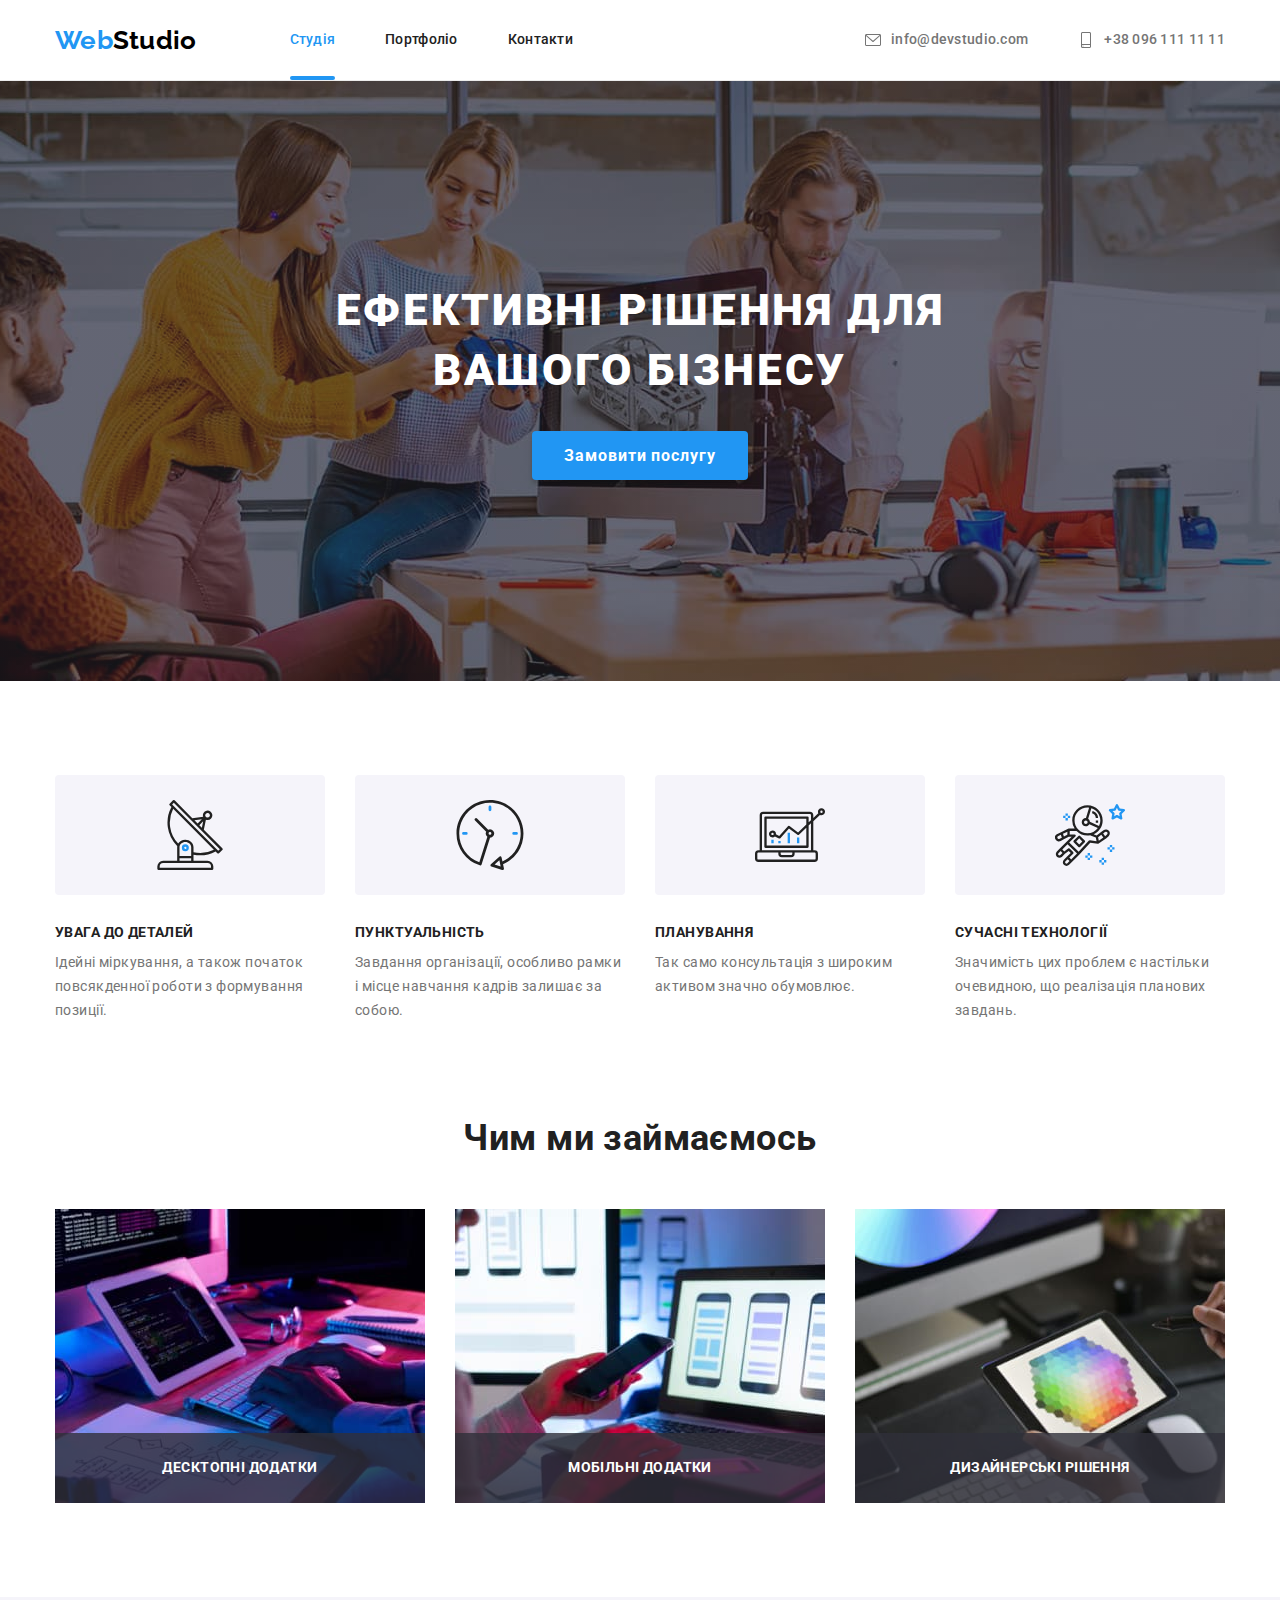
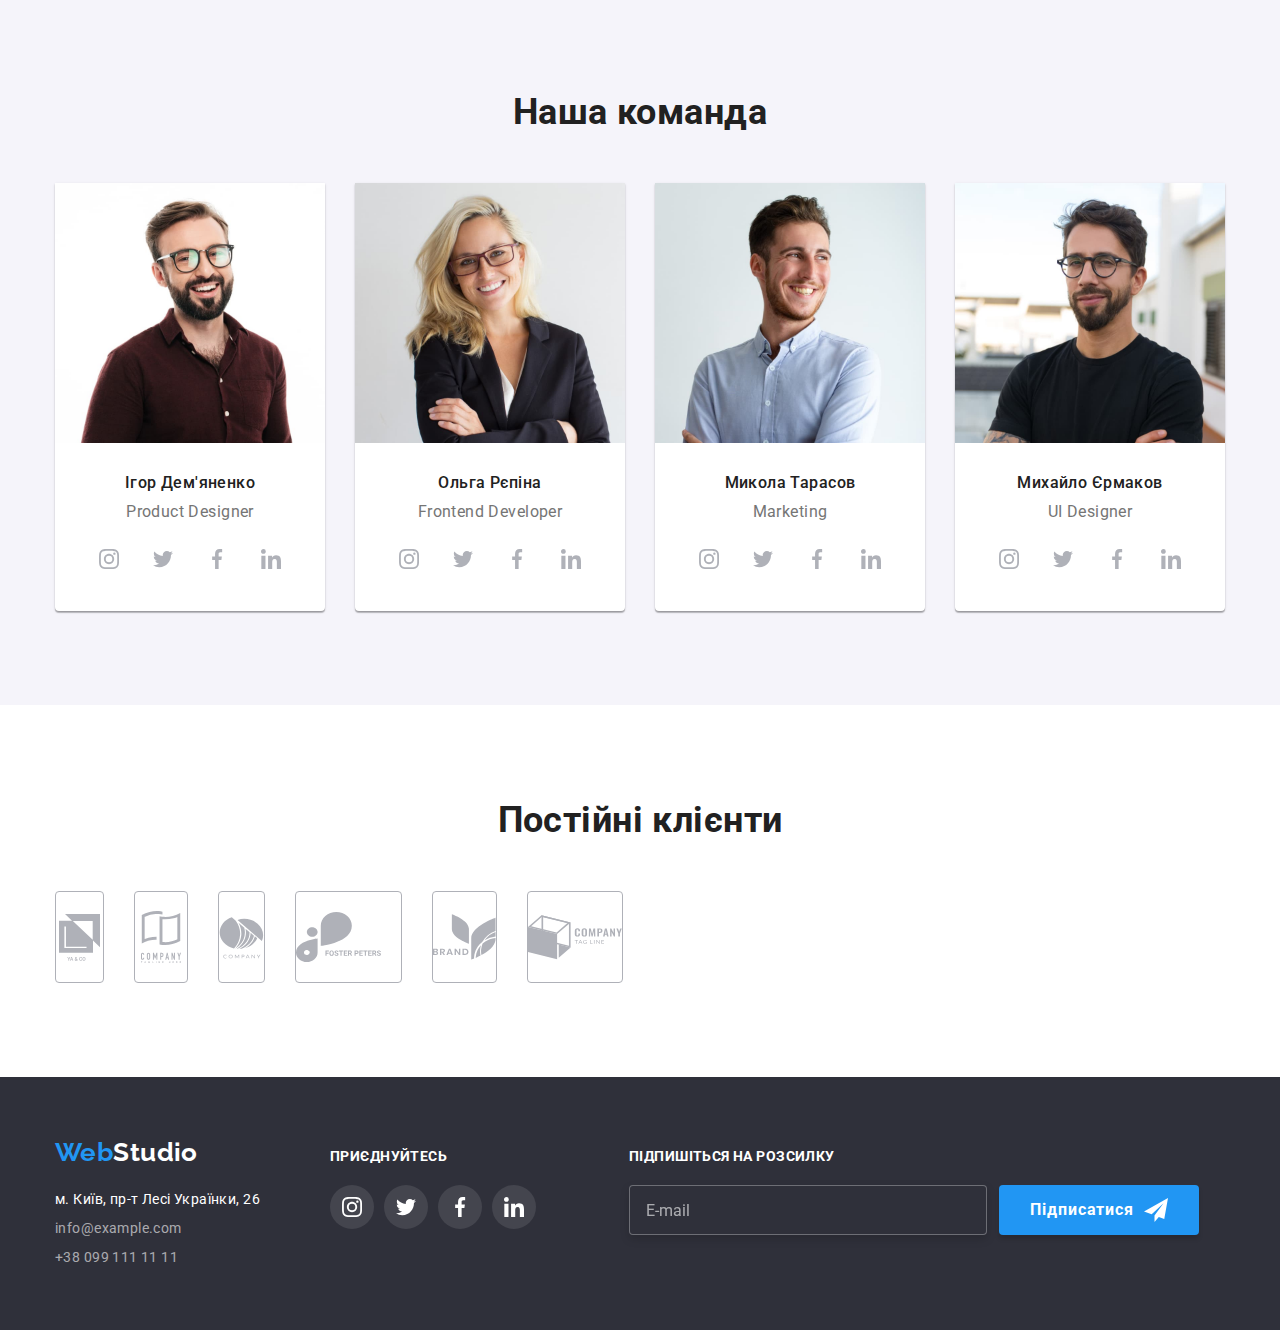
==== commit ba5d512d: "Створив файли препроцесора" ====
--- a/index.html
+++ b/index.html
@@ -10,8 +10,8 @@
     <link rel="preconnect" href="https://fonts.gstatic.com" crossorigin>
     <link href="https://fonts.googleapis.com/css2?family=Raleway:wght@700&family=Roboto:wght@400;500;700;900&display=swap"
       rel="stylesheet">
-    <link rel="stylesheet" href="https://cdnjs.cloudflare.com/ajax/libs/modern-normalize/1.1.0/modern-normalize.min.css">
-    <link rel="stylesheet" href="./css/styles.css">
+    <!-- <link rel="stylesheet" href="https://cdnjs.cloudflare.com/ajax/libs/modern-normalize/1.1.0/modern-normalize.min.css"> -->
+    <link rel="stylesheet" href="./css/main.min.css">
 </head>
 <!--Хедер-->  
 <header class="header">
@@ -267,45 +267,45 @@
 <!-- Постійні клієнти -->
 <section class="regular-customers">
   <div class="container">
-    <h2 class="regular-customers-title">Постійні клієнти</h2>
-    <ul class="regular-customers-list list">
-      <li class="item">
-        <a href="" class="box">
+    <h2 class="regular-customers__title">Постійні клієнти</h2>
+    <ul class="regular-customers__list list">
+      <li class="regular-customers__item">
+        <a href="" class="regular-customers__link">
           <svg width="47" height="53">
             <use href="./images/sprite.svg#icon-client_1"></use>
           </svg>
         </a>
       </li>
-      <li class="item">
-        <a href="" class="box">
+      <li class="regular-customers__item">
+        <a href="" class="regular-customers__link">
           <svg width="52" height="60">
             <use href="./images/sprite.svg#icon-client_2"></use>
           </svg>
         </a>
       </li>
-      <li class="item">
-        <a href="" class="box">
+      <li class="regular-customers__item">
+        <a href="" class="regular-customers__link">
           <svg width="45" height="49">
             <use href="./images/sprite.svg#icon-client_3"></use>
           </svg>
         </a>
       </li>
-      <li class="item">
-        <a href="" class="box">
+      <li class="regular-customers__item">
+        <a href="" class="regular-customers__link">
           <svg width="105">
             <use href="./images/sprite.svg#icon-client_4"></use>
           </svg>
         </a>
       </li>
-      <li class="item">
-        <a href="" class="box">
+      <li class="regular-customers__item">
+        <a href="" class="regular-customers__link">
           <svg width="63">
             <use href="./images/sprite.svg#icon-client_5"></use>
           </svg>
         </a>
       </li>
-      <li class="item">
-        <a href="" class="box">
+      <li class="regular-customers__item">
+        <a href="" class="regular-customers__link">
           <svg width="94">
             <use href="./images/sprite.svg#icon-client_6"></use>
           </svg>
@@ -320,38 +320,38 @@
   <div class="container">
     
     <div>
-      <a href="./" lang="en" class="logo-footer"><span class="logo-item">Web</span>Studio</a>
+      <a href="./" lang="en" class="footer__logo"><span class="footer__logo-item">Web</span>Studio</a>
       <address class="address">
         м. Київ, пр-т Лесі Українки, 26
-        <a href="mailto:info@example.com" class="address-link">info@example.com</a>
-        <a href="tel:+380991111111" class="address-link">+38 099 111 11 11</a>
+        <a href="mailto:info@example.com" class="address__link">info@example.com</a>
+        <a href="tel:+380991111111" class="address__link">+38 099 111 11 11</a>
       </address>
     </div>
     <div class="social">
-      <h3 class="social-links-title">приєднуйтесь</h3>
-      <ul class="social-links list">
-        <li class="item">
+      <h3 class="social__title">приєднуйтесь</h3>
+      <ul class="social__list list">
+        <li class="social__item">
           <a href="">
            <svg width="20" height="20">
              <use href="./images/sprite.svg#icon-instagram"></use>
            </svg> 
           </a>
         </li>
-        <li class="item">
+        <li class="social__item">
           <a href="">
             <svg width="20" height="20">
               <use href="./images/sprite.svg#icon-twitter"></use>
             </svg>
           </a>
         </li>
-        <li class="item">
+        <li class="social__item">
           <a href="">
             <svg width="20" height="20">
               <use href="./images/sprite.svg#icon-facebook"></use>
             </svg>
           </a>
         </li>
-        <li class="item">
+        <li class="social__item">
           <a href="">
             <svg width="20" height="20">
               <use href="./images/sprite.svg#icon-linkedin"></use>
@@ -360,13 +360,13 @@
         </li>
       </ul>
     </div>
-    <form class="subscription-form">
-      <h3 class="subscription-title">підпишіться на розсилку</h3>
-      <div class="sub-input">
+    <form class="subscription">
+      <h3 class="subscription__title">підпишіться на розсилку</h3>
+      <div class="subscription__input">
         <input type="email" name="subscription-mail" id="sub-mail" placeholder="E-mail">
         <button type="submit">
           Підписатися
-          <svg class="icon-send" width="24" height="24">
+          <svg class="subscription__icon" width="24" height="24">
             <use href="./images/icons.svg#icon-send"></use>
           </svg>
         </button>
--- a/css/main.min.css
+++ b/css/main.min.css
@@ -0,0 +1,7 @@
+/*! modern-normalize v1.1.0 | MIT License | https://github.com/sindresorhus/modern-normalize */*,::before,::after{-webkit-box-sizing:border-box;box-sizing:border-box}html{line-height:1.15;-webkit-text-size-adjust:100%;-moz-tab-size:4;-o-tab-size:4;tab-size:4}body{margin:0;font-family:system-ui,-apple-system,"Segoe UI",Roboto,Helvetica,Arial,sans-serif,"Apple Color Emoji","Segoe UI Emoji"}hr{height:0;color:inherit}abbr[title]{-webkit-text-decoration:underline dotted;text-decoration:underline dotted}b,strong{font-weight:bolder}code,kbd,samp,pre{font-family:ui-monospace,+ SFMono-Regular,+ Consolas,+ 'Liberation Mono',+ Menlo,+ monospace;font-size:1em}small{font-size:80%}sub,sup{font-size:75%;line-height:0;position:relative;vertical-align:baseline}sub{bottom:-0.25em}sup{top:-0.5em}table{text-indent:0;border-color:inherit}button,input,optgroup,select,textarea{font-family:inherit;font-size:100%;line-height:1.15;margin:0}button,select{text-transform:none}button,[type='button'],[type='reset'],[type='submit']{-webkit-appearance:button}::-moz-focus-inner{border-style:none;padding:0}:-moz-focusring{outline:1px dotted ButtonText}:-moz-ui-invalid{box-shadow:none}legend{padding:0}progress{vertical-align:baseline}::-webkit-inner-spin-button,::-webkit-outer-spin-button{height:auto}[type='search']{-webkit-appearance:textfield;outline-offset:-2px}::-webkit-search-decoration{-webkit-appearance:none}::-webkit-file-upload-button{-webkit-appearance:button;font:inherit}summary{display:list-item}html{-webkit-box-sizing:border-box;box-sizing:border-box}*,*::before,*::after{-webkit-box-sizing:inherit;box-sizing:inherit}body{background-color:#fff;color:#757575;font-family:"roboto",sans-serif;font-style:normal;font-weight:normal;font-size:14px;line-height:1.71;letter-spacing:0.03em}h1,h2,h3,h4,h5,h6,p{margin:0}.list{margin:0;list-style:none;padding:0}.container{width:1200px;padding:0 15px;margin:0 auto}.portfolio-content{padding:94px 0}.header{border-bottom:1px solid #ececec;font-weight:500;font-size:14px;line-height:1.14;letter-spacing:0.02em}.flex-head{display:-webkit-box;display:-ms-flexbox;display:flex;-webkit-box-align:center;-ms-flex-align:center;align-items:center}.flex-head__logo-header{color:#000;text-decoration:none;font-family:"Raleway",sans-serif;font-weight:700;font-size:26px;line-height:1.19}.flex-head__logo-item{color:#2196f3}.site-nav{margin-left:93px}.site-nav__list{display:-webkit-box;display:-ms-flexbox;display:flex}.site-nav__item{position:relative}.site-nav__item:not(:last-child){margin-right:50px}.site-nav__link{display:block;padding-top:32px;padding-bottom:32px;text-decoration:none;color:#212121;-webkit-transition:color 250ms cubic-bezier(0.4, 0, 0.2, 1);transition:color 250ms cubic-bezier(0.4, 0, 0.2, 1)}.site-nav__link::after{content:'';position:absolute;bottom:0;left:0;-webkit-transform:scaleX(0);transform:scaleX(0);width:100%;height:4px;border-radius:2px;background-color:#2196f3;-webkit-transition:-webkit-transform 250ms cubic-bezier(0.4, 0, 0.2, 1);transition:-webkit-transform 250ms cubic-bezier(0.4, 0, 0.2, 1);transition:transform 250ms cubic-bezier(0.4, 0, 0.2, 1);transition:transform 250ms cubic-bezier(0.4, 0, 0.2, 1), -webkit-transform 250ms cubic-bezier(0.4, 0, 0.2, 1)}.site-nav__link:hover::after{-webkit-transform:scaleX(100%);transform:scaleX(100%)}.site-nav__link:hover,.site-nav__link:focus{color:#2196f3}.site-nav__link--accent{color:#2196f3}.site-nav__link--accent::after{content:'';position:absolute;bottom:0;left:0;-webkit-transform:scaleX(100%);transform:scaleX(100%);width:100%;height:4px;border-radius:2px;background-color:#2196f3}.contact-nav{display:-webkit-box;display:-ms-flexbox;display:flex;margin-left:auto}.contact-nav__item:not(:last-child){margin-right:50px}.contact-nav__link{display:-webkit-box;display:-ms-flexbox;display:flex;-webkit-box-align:center;-ms-flex-align:center;align-items:center;padding-top:32px;padding-bottom:32px;text-decoration:none;color:#757575;fill:#757575;-webkit-transition:color 250ms cubic-bezier(0.4, 0, 0.2, 1),fill 250ms cubic-bezier(0.4, 0, 0.2, 1);transition:color 250ms cubic-bezier(0.4, 0, 0.2, 1),fill 250ms cubic-bezier(0.4, 0, 0.2, 1)}.contact-nav__link:hover,.contact-nav__link:focus{color:#2196f3;fill:#2196f3}.contact-nav__icon{margin-right:10px}.hero{background-color:#2f303a;background-image:-webkit-gradient(linear, left top, right top, from(rgba(47,48,58,0.4)), to(rgba(47,48,58,0.4))),url(../images/bg_hero_img.jpg);background-image:linear-gradient(to right, rgba(47,48,58,0.4), rgba(47,48,58,0.4)),url(../images/bg_hero_img.jpg);background-repeat:no-repeat;background-position:center;margin-right:auto;margin-left:auto;max-width:1600px;height:600px;padding:200px 0;text-align:center}.hero__title{max-width:696px;margin:0 auto 30px;color:#fff;font-weight:900;font-size:44px;line-height:1.36;letter-spacing:0.06em;text-transform:uppercase}.hero__button{background-color:#2196f3;margin:0 auto;-webkit-box-shadow:0px 4px 4px rgba(0,0,0,0.15);box-shadow:0px 4px 4px rgba(0,0,0,0.15);border-radius:4px;padding:10px 32px;border-width:0px;color:#fff;cursor:pointer;font-weight:700;font-size:16px;line-height:1.86;letter-spacing:0.06em;-webkit-transition:background-color 250ms cubic-bezier(0.4, 0, 0.2, 1);transition:background-color 250ms cubic-bezier(0.4, 0, 0.2, 1)}.hero__button:hover,.hero__button:focus{background-color:#188ce8}.specifics{padding-top:94px}.specifics__list{display:-webkit-box;display:-ms-flexbox;display:flex}.specifics__hidden-title{position:absolute;width:1px;height:1px;overflow:hidden;clip:rect(0 0 0 0)}.specifics__item{width:calc((100% - 90px) / 4)}.specifics__item:not(:last-child){margin-right:30px}.specifics__logo{display:-webkit-box;display:-ms-flexbox;display:flex;-webkit-box-pack:center;-ms-flex-pack:center;justify-content:center;-webkit-box-align:center;-ms-flex-align:center;align-items:center;height:120px;background-color:#f5f4fa;border-radius:4px;margin-bottom:30px;background-repeat:no-repeat;background-position:center}.specifics__title{margin-bottom:10px;font-weight:700;font-size:14px;line-height:1.14;color:#212121;text-transform:uppercase}.activity__list{display:-webkit-box;display:-ms-flexbox;display:flex}.activity__title{margin-bottom:50px;font-weight:700;font-size:36px;line-height:1.17;text-align:center;color:#212121}.activity{padding:94px 0}.activity__item{position:relative;width:calc((100% - 60px) / 3)}.activity__item:not(:last-child){margin-right:30px}.activity__label{display:-webkit-box;display:-ms-flexbox;display:flex;-webkit-box-align:center;-ms-flex-align:center;align-items:center;-webkit-box-pack:center;-ms-flex-pack:center;justify-content:center;position:absolute;left:0;bottom:0;width:100%;height:70px;background-color:rgba(47,48,58,0.8);text-transform:uppercase;color:#fff;font-weight:700;line-height:1.14;text-align:center}.team{padding:94px 0}.team-bg{background-color:#f5f4fa}.team__title{margin-bottom:50px;font-weight:700;font-size:36px;line-height:1.17;text-align:center;color:#212121}.team__list{display:-webkit-box;display:-ms-flexbox;display:flex}.team-member{width:calc((100% - 90px) / 4);background-color:#fff;-webkit-box-shadow:0px 1px 3px rgba(0,0,0,0.12),0px 1px 1px rgba(0,0,0,0.14),0px 2px 1px rgba(0,0,0,0.2);box-shadow:0px 1px 3px rgba(0,0,0,0.12),0px 1px 1px rgba(0,0,0,0.14),0px 2px 1px rgba(0,0,0,0.2);border-radius:0px 0px 4px 4px;font-weight:400;font-size:16px;line-height:1.19;text-align:center}.team-member:not(:last-child){margin-right:30px}.team-member__discr{padding-top:30px;padding-bottom:16px}.team-member__title{margin-bottom:10px;color:#212121;font-weight:500;font-size:16px}.member-social-links{display:-webkit-box;display:-ms-flexbox;display:flex;-webkit-box-pack:center;-ms-flex-pack:center;justify-content:center;padding-bottom:30px}.member-social-links a{display:-webkit-box;display:-ms-flexbox;display:flex;-webkit-box-pack:center;-ms-flex-pack:center;justify-content:center;-webkit-box-align:center;-ms-flex-align:center;align-items:center;width:44px;height:44px;border-radius:50%;fill:#AFB1B8;-webkit-transition:fill 250ms cubic-bezier(0.4, 0, 0.2, 1),background-color 250ms cubic-bezier(0.4, 0, 0.2, 1);transition:fill 250ms cubic-bezier(0.4, 0, 0.2, 1),background-color 250ms cubic-bezier(0.4, 0, 0.2, 1)}.member-social-links a:hover,.member-social-links a:focus{background-color:#2196f3;fill:#fff}.member-social-links__item:not(:last-child){margin-right:10px}.regular-customers{padding:94px 0}.regular-customers__title{margin-bottom:50px;font-weight:700;font-size:36px;line-height:1.17;text-align:center;color:#212121}.regular-customers__list{display:-webkit-box;display:-ms-flexbox;display:flex}.regular-customers__item{width:calc((100%-150px) / 6)}.regular-customers__item:not(:last-child){margin-right:30px}.regular-customers__link{display:-webkit-box;display:-ms-flexbox;display:flex;-webkit-box-pack:center;-ms-flex-pack:center;justify-content:center;-webkit-box-align:center;-ms-flex-align:center;align-items:center;height:92px;border:1px solid #AFB1B8;border-radius:4px;fill:#AFB1B8;-webkit-transition:fill 250ms cubic-bezier(0.4, 0, 0.2, 1),border 250ms cubic-bezier(0.4, 0, 0.2, 1);transition:fill 250ms cubic-bezier(0.4, 0, 0.2, 1),border 250ms cubic-bezier(0.4, 0, 0.2, 1)}.regular-customers__link:hover,.regular-customers__link:focus{border:1px solid #2196f3;fill:#2196f3}.footer{padding:60px 0;background-color:#2f303a;color:#fff}.footer .container{display:-webkit-box;display:-ms-flexbox;display:flex}.footer__logo{display:inline-block;margin-bottom:20px;color:#fff;text-decoration:none;font-family:"Raleway",sans-serif;font-weight:700;font-size:26px;line-height:1.19}.footer__logo-item{color:#2196f3}.address{font-style:normal}.address__link{display:block;margin-top:5px;text-decoration:none;color:rgba(255,255,255,0.6);-webkit-transition:color 250ms cubic-bezier(0.4, 0, 0.2, 1);transition:color 250ms cubic-bezier(0.4, 0, 0.2, 1)}.address__link:hover,.address__link:focus{color:#2196f3;fill:#2196f3}.social{margin-left:70px}.social__title,.subscription__title{margin-top:12px;margin-bottom:20px;color:#fff;font-weight:700;font-size:14px;line-height:1.14;text-transform:uppercase}.social__list{display:-webkit-box;display:-ms-flexbox;display:flex}.social__item:not(:last-child){margin-right:10px}.social a{display:-webkit-box;display:-ms-flexbox;display:flex;-webkit-box-pack:center;-ms-flex-pack:center;justify-content:center;-webkit-box-align:center;-ms-flex-align:center;align-items:center;width:44px;height:44px;border-radius:50%;background-color:rgba(255,255,255,0.1);fill:#fff;-webkit-transition:background-color 250ms cubic-bezier(0.4, 0, 0.2, 1);transition:background-color 250ms cubic-bezier(0.4, 0, 0.2, 1)}.social a:hover,.social a:focus{background-color:#2196f3}.subscription{margin-left:93px}.subscription__input{display:-webkit-box;display:-ms-flexbox;display:flex}.subscription__input input{width:358px;height:50px;padding:15px 16px;border:1px solid rgba(255,255,255,0.3);-webkit-filter:drop-shadow(0px 4px 4px rgba(0,0,0,0.15));filter:drop-shadow(0px 4px 4px rgba(0,0,0,0.15));border-radius:4px;background-color:#2f303a;outline:none;font-size:16px;line-height:1.25;color:rgba(255,255,255,0.6);-webkit-transition:border-color 250ms cubic-bezier(0.4, 0, 0.2, 1);transition:border-color 250ms cubic-bezier(0.4, 0, 0.2, 1)}.subscription__input input:focus{border-color:#2196f3}.subscription__input input::-webkit-input-placeholder{font-size:16px;line-height:1.25;color:rgba(255,255,255,0.6)}.subscription__input input:-ms-input-placeholder{font-size:16px;line-height:1.25;color:rgba(255,255,255,0.6)}.subscription__input input::-ms-input-placeholder{font-size:16px;line-height:1.25;color:rgba(255,255,255,0.6)}.subscription__input input::placeholder{font-size:16px;line-height:1.25;color:rgba(255,255,255,0.6)}.subscription__input button{padding:10px 0px;margin-left:12px;display:-webkit-box;display:-ms-flexbox;display:flex;-webkit-box-align:center;-ms-flex-align:center;align-items:center;-webkit-box-pack:center;-ms-flex-pack:center;justify-content:center;width:200px;height:50px;background-color:#2196f3;-webkit-box-shadow:0px 4px 4px rgba(0,0,0,0.15);box-shadow:0px 4px 4px rgba(0,0,0,0.15);border-radius:4px;border:none;font-weight:700;font-size:16px;line-height:1.88;letter-spacing:0.06em;color:#fff;-webkit-transition:background-color 250ms cubic-bezier(0.4, 0, 0.2, 1);transition:background-color 250ms cubic-bezier(0.4, 0, 0.2, 1)}.subscription__input button:hover,.subscription__input button:focus{background:#188ce8}.subscription__icon{margin-left:10px}.backdrop{position:fixed;left:0;top:0;width:100%;height:100%;opacity:1;background-color:rgba(0,0,0,0.5);-webkit-transition:opacity 250ms cubic-bezier(0.4, 0, 0.2, 1);transition:opacity 250ms cubic-bezier(0.4, 0, 0.2, 1)}.modal{position:absolute;left:50%;top:50%;-webkit-transform:translate(-50%, -50%) scale(1);transform:translate(-50%, -50%) scale(1);width:528px;background-color:#fff;-webkit-box-shadow:0px 1px 3px rgba(0,0,0,0.12),0px 1px 1px rgba(0,0,0,0.14),0px 2px 1px rgba(0,0,0,0.2);box-shadow:0px 1px 3px rgba(0,0,0,0.12),0px 1px 1px rgba(0,0,0,0.14),0px 2px 1px rgba(0,0,0,0.2);border-radius:4px;-webkit-transition:-webkit-transform 250ms cubic-bezier(0.4, 0, 0.2, 1);transition:-webkit-transform 250ms cubic-bezier(0.4, 0, 0.2, 1);transition:transform 250ms cubic-bezier(0.4, 0, 0.2, 1);transition:transform 250ms cubic-bezier(0.4, 0, 0.2, 1), -webkit-transform 250ms cubic-bezier(0.4, 0, 0.2, 1)}.is-hidden{opacity:0;pointer-events:none}.backdrop.is-hidden .modal{-webkit-transform:translate(-50%, -50%) scale(0.5);transform:translate(-50%, -50%) scale(0.5)}.close-button{position:absolute;top:8px;right:8px;overflow:hidden;width:30px;height:30px;border-radius:50%}.close-modal{border:0;padding:0;background-color:#fff;cursor:pointer;fill:#000;-webkit-transition:fill 250ms cubic-bezier(0.4, 0, 0.2, 1);transition:fill 250ms cubic-bezier(0.4, 0, 0.2, 1)}.close-modal:hover,.close-modal:focus{fill:#2196f3}.modal-form{display:-webkit-box;display:-ms-flexbox;display:flex;-webkit-box-orient:vertical;-webkit-box-direction:normal;-ms-flex-direction:column;flex-direction:column;padding:40px}.modal-form b{margin-bottom:12px;font-size:20px;line-height:1.15;text-align:center;color:#212121}.modal-form .comment-area{resize:none;padding:12px 16px;border:1px solid rgba(33,33,33,0.2);border-radius:4px;background-color:#fff;color:#757575;font-size:16px;outline:none;-webkit-transition:border-color 250ms cubic-bezier(0.4, 0, 0.2, 1);transition:border-color 250ms cubic-bezier(0.4, 0, 0.2, 1)}.modal-form .comment-area:focus{border-color:#2196f3}.user-name label,.user-email label,.phone-number label,.comment label{margin-bottom:4px}.form-input{height:40px;padding-left:42px;border:1px solid rgba(33,33,33,0.2);border-radius:4px;outline:none;font-size:16px;color:#757575;-webkit-transition:border-color 250ms cubic-bezier(0.4, 0, 0.2, 1);transition:border-color 250ms cubic-bezier(0.4, 0, 0.2, 1)}.form-input:focus{border-color:#2196f3}.form-input:focus+.form-icon{fill:#2196f3}.user-name,.phone-number,.user-email,.comment{position:relative;display:-webkit-box;display:-ms-flexbox;display:flex;-webkit-box-orient:vertical;-webkit-box-direction:normal;-ms-flex-direction:column;flex-direction:column;margin-bottom:10px;font-size:12px;line-height:1.18;letter-spacing:0.01em}.form-icon{position:absolute;left:12px;bottom:11px;fill:#000;-webkit-transition:fill 250ms cubic-bezier(0.4, 0, 0.2, 1);transition:fill 250ms cubic-bezier(0.4, 0, 0.2, 1)}.comment{margin-bottom:20px}.comment textarea::-webkit-input-placeholder{letter-spacing:0.01em;color:rgba(117,117,117,0.5)}.comment textarea:-ms-input-placeholder{letter-spacing:0.01em;color:rgba(117,117,117,0.5)}.comment textarea::-ms-input-placeholder{letter-spacing:0.01em;color:rgba(117,117,117,0.5)}.comment textarea::placeholder{letter-spacing:0.01em;color:rgba(117,117,117,0.5)}.license{position:relative;display:-webkit-box;display:-ms-flexbox;display:flex;-webkit-box-align:center;-ms-flex-align:center;align-items:center;-webkit-box-pack:center;-ms-flex-pack:center;justify-content:center;margin-bottom:30px}.checkbox-hidden{position:absolute;width:1px;height:1px;overflow:hidden;clip:rect(0 0 0 0)}.checkbox-hidden:checked+.checkbox{background-image:url(../images/icon-check.svg);background-size:contain;background-origin:border-box;background-color:#2196f3;border-color:transparent}.checkbox{width:16px;height:15px;margin-right:8px;border:2px solid #212121;border-radius:3px}.license a{margin-left:4px;color:#2196f3}.modal-form button[type="submit"]{display:-webkit-box;display:-ms-flexbox;display:flex;-webkit-box-align:center;-ms-flex-align:center;align-items:center;-webkit-box-pack:center;-ms-flex-pack:center;justify-content:center;width:200px;height:50px;margin-right:auto;margin-left:auto;background-color:#2196f3;-webkit-box-shadow:0px 4px 4px rgba(0,0,0,0.15);box-shadow:0px 4px 4px rgba(0,0,0,0.15);border-radius:4px;border:none;font-weight:700;font-size:16px;line-height:1.88;letter-spacing:0.06em;color:#fff;-webkit-transition:background-color 250ms cubic-bezier(0.4, 0, 0.2, 1);transition:background-color 250ms cubic-bezier(0.4, 0, 0.2, 1)}.modal-form button[type="submit"]:hover,.modal-form button[type="submit"]:focus{background:#188ce8}.filters{display:-webkit-box;display:-ms-flexbox;display:flex;-webkit-box-pack:center;-ms-flex-pack:center;justify-content:center;margin-bottom:50px}.filters .item:not(:first-child){margin-left:8px}.filter-button{background-color:#f5f4fa;border-radius:4px;border-color:transparent;padding:6px 22px;font-family:roboto;color:#212121;font-weight:500;font-size:16px;line-height:1.62;text-align:center;cursor:pointer;-webkit-transition:color 250ms cubic-bezier(0.4, 0, 0.2, 1),background-color 250ms cubic-bezier(0.4, 0, 0.2, 1),-webkit-box-shadow 250ms cubic-bezier(0.4, 0, 0.2, 1);transition:color 250ms cubic-bezier(0.4, 0, 0.2, 1),background-color 250ms cubic-bezier(0.4, 0, 0.2, 1),-webkit-box-shadow 250ms cubic-bezier(0.4, 0, 0.2, 1);transition:color 250ms cubic-bezier(0.4, 0, 0.2, 1),background-color 250ms cubic-bezier(0.4, 0, 0.2, 1),box-shadow 250ms cubic-bezier(0.4, 0, 0.2, 1);transition:color 250ms cubic-bezier(0.4, 0, 0.2, 1),background-color 250ms cubic-bezier(0.4, 0, 0.2, 1),box-shadow 250ms cubic-bezier(0.4, 0, 0.2, 1),-webkit-box-shadow 250ms cubic-bezier(0.4, 0, 0.2, 1)}.filter-button:hover,.filter-button:focus{background-color:#2196f3;color:#fff;-webkit-box-shadow:0px 3px 1px rgba(0,0,0,0.1),0px 1px 2px rgba(0,0,0,0.08),0px 2px 2px rgba(0,0,0,0.12);box-shadow:0px 3px 1px rgba(0,0,0,0.1),0px 1px 2px rgba(0,0,0,0.08),0px 2px 2px rgba(0,0,0,0.12)}.filter-button.current{background-color:#2196f3;color:#fff;-webkit-box-shadow:0px 3px 1px rgba(0,0,0,0.1),0px 1px 2px rgba(0,0,0,0.08),0px 2px 2px rgba(0,0,0,0.12);box-shadow:0px 3px 1px rgba(0,0,0,0.1),0px 1px 2px rgba(0,0,0,0.08),0px 2px 2px rgba(0,0,0,0.12)}.projects{display:-webkit-box;display:-ms-flexbox;display:flex;-ms-flex-wrap:wrap;flex-wrap:wrap;font-weight:400;font-size:16px;line-height:1.87}.project-discr{position:absolute;left:0;top:100%;width:100%;height:100%;padding:63px 24px;background-color:rgba(33,150,243,0.9);color:#fff;font-size:18px;line-height:1.56;-webkit-transition-property:-webkit-transform;transition-property:-webkit-transform;transition-property:transform;transition-property:transform, -webkit-transform;-webkit-transition-timing-function:cubic-bezier(0.4, 0, 0.2, 1);transition-timing-function:cubic-bezier(0.4, 0, 0.2, 1);-webkit-transition-duration:250ms;transition-duration:250ms}.projects-box{width:calc((100% - 60px) / 3);margin-bottom:30px;-webkit-transition:-webkit-box-shadow 250ms cubic-bezier(0.4, 0, 0.2, 1);transition:-webkit-box-shadow 250ms cubic-bezier(0.4, 0, 0.2, 1);transition:box-shadow 250ms cubic-bezier(0.4, 0, 0.2, 1);transition:box-shadow 250ms cubic-bezier(0.4, 0, 0.2, 1), -webkit-box-shadow 250ms cubic-bezier(0.4, 0, 0.2, 1)}.projects-box:not(:nth-child(3n)){margin-right:30px}.projects-box:nth-last-child(-n+3){margin-bottom:0}.projects-box:focus .project-discr,.projects-box:hover .project-discr{-webkit-transform:translateY(-100%);transform:translateY(-100%)}.projects-box:hover,.projects-box:focus{-webkit-box-shadow:0px 1px 1px rgba(0,0,0,0.12),0px 4px 4px rgba(0,0,0,0.06),1px 4px 6px rgba(0,0,0,0.16);box-shadow:0px 1px 1px rgba(0,0,0,0.12),0px 4px 4px rgba(0,0,0,0.06),1px 4px 6px rgba(0,0,0,0.16)}img{display:block}.project-pict{position:relative;overflow:hidden}.projects-description{padding:20px 24px;border-bottom:1px solid #eee;border-left:1px solid #eee;border-right:1px solid #eee}.project-title{margin-bottom:4px;color:#212121;font-weight:700;font-size:18px;line-height:2;letter-spacing:0.06em}.projects-link{text-decoration:none;color:#757575}
+/*# sourceMappingURL=main.min.css.map */